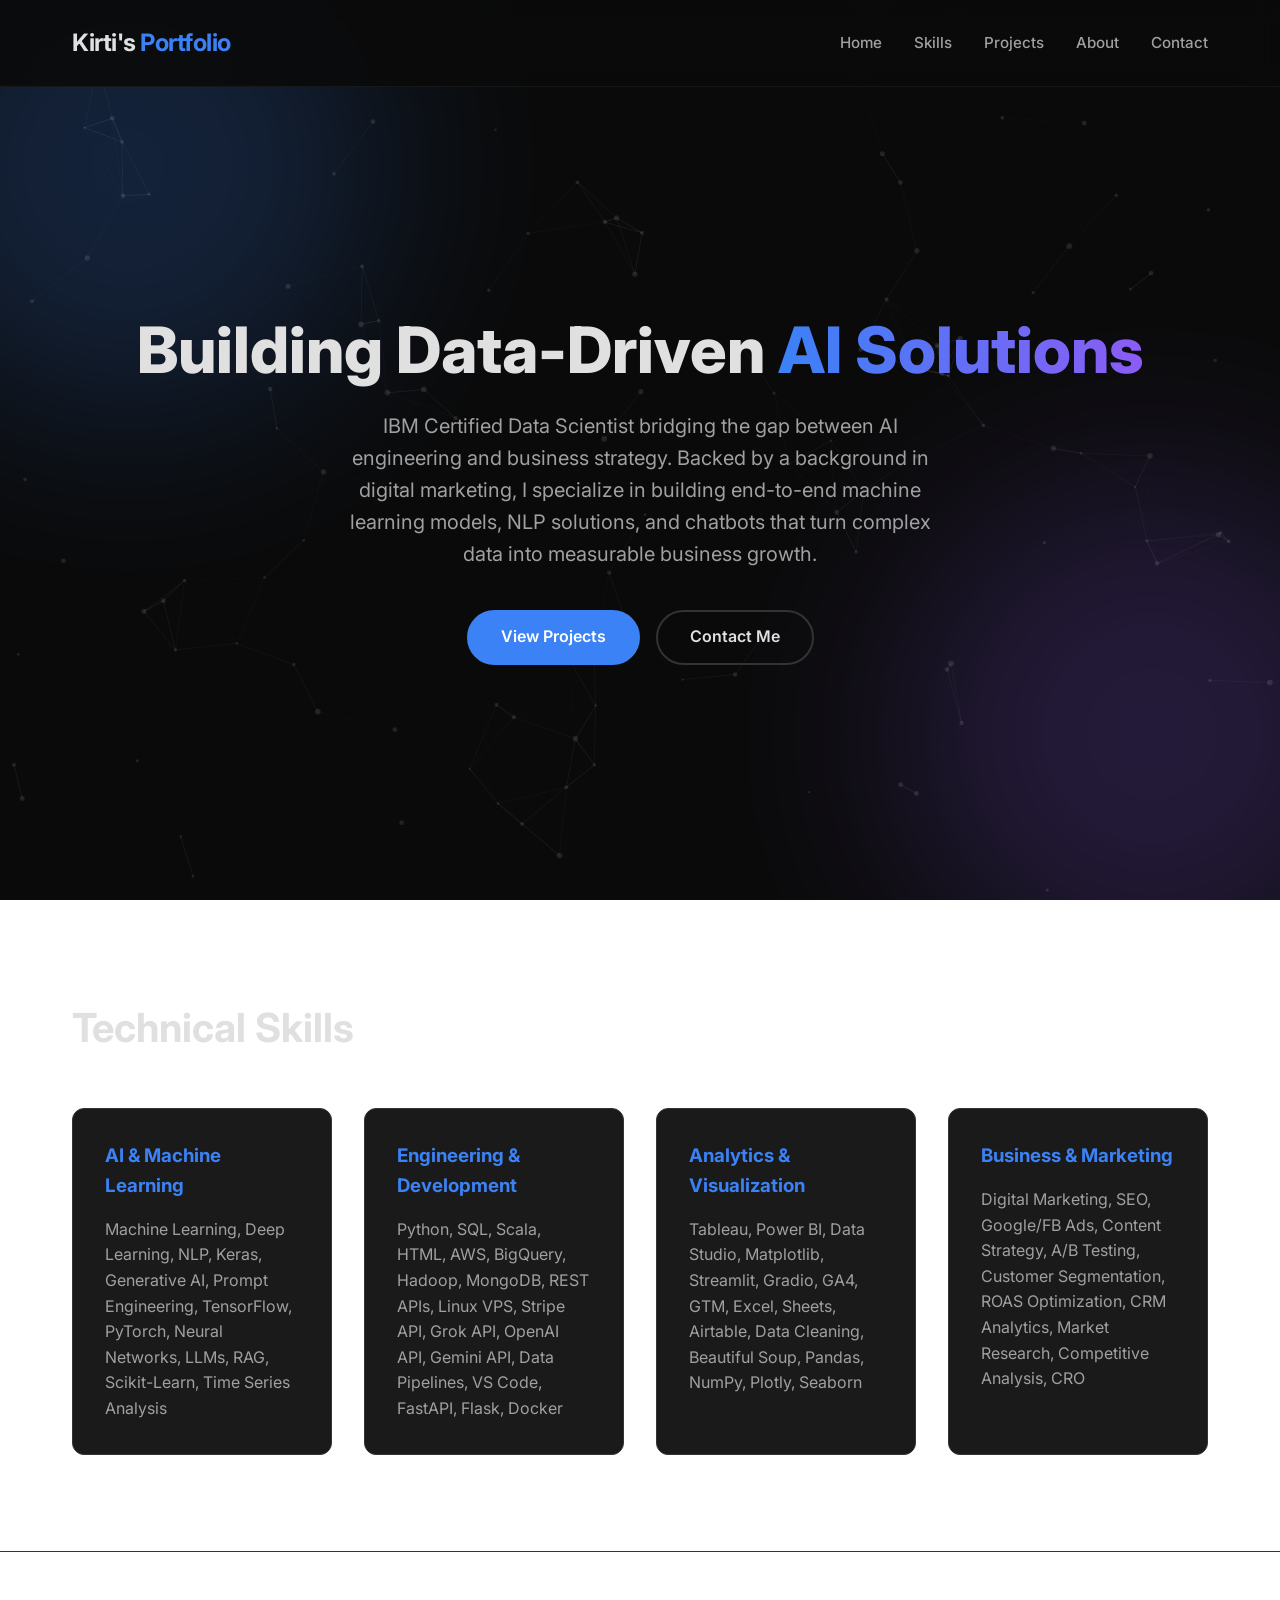
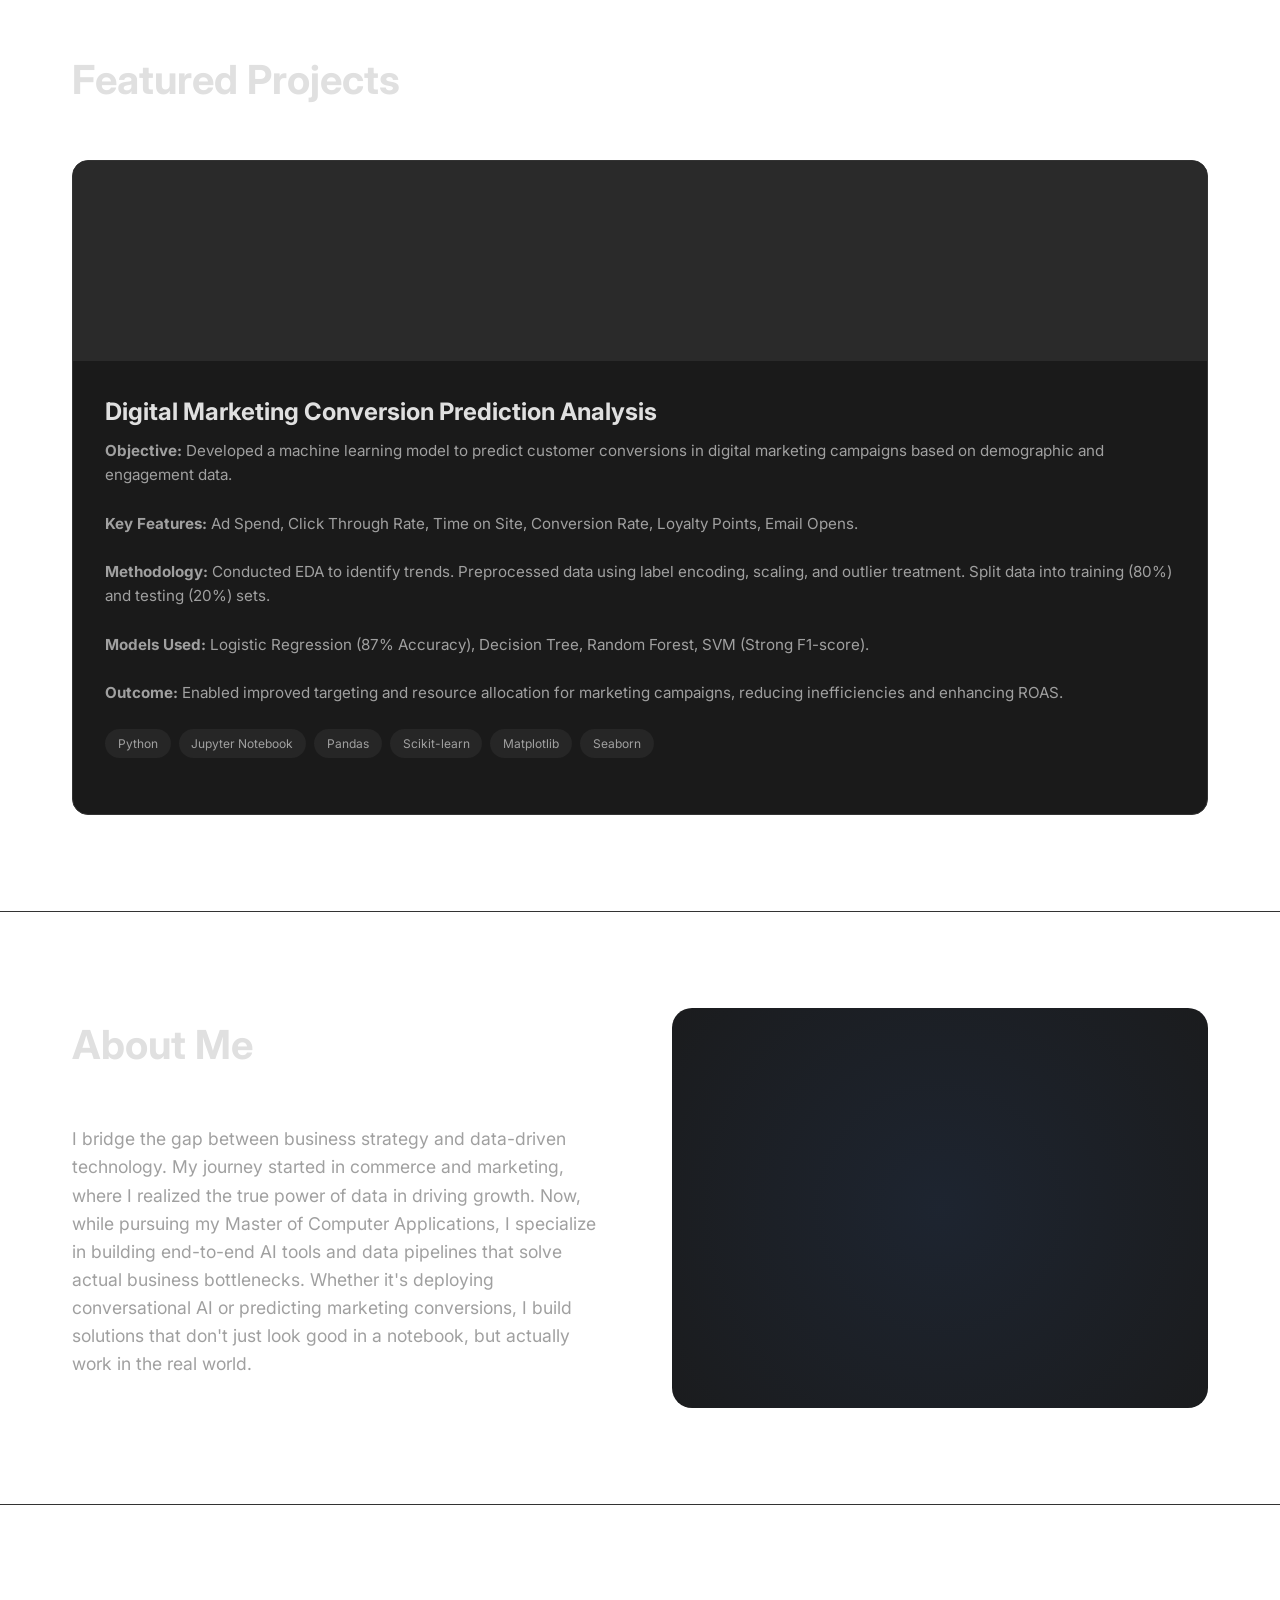
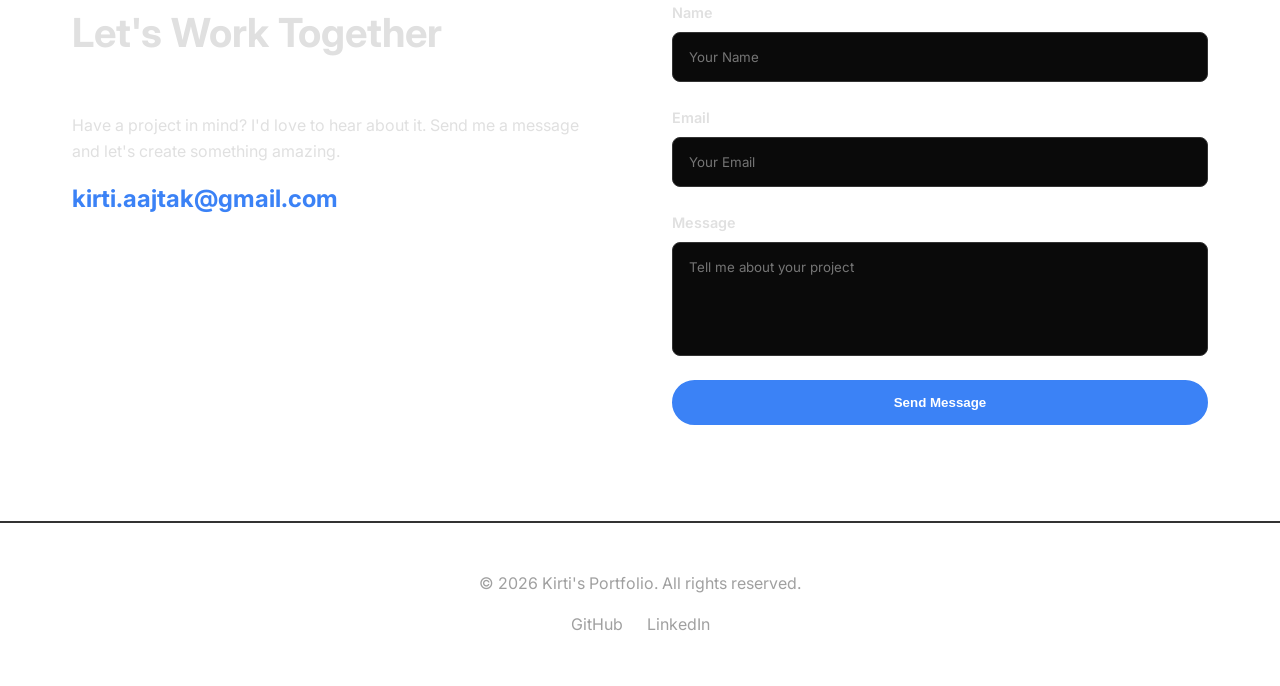
==== index.html @ 0fb6ea9b "Update index.html" ====
<!DOCTYPE html>
<html lang="en">
<head>
    <meta charset="UTF-8">
    <meta name="viewport" content="width=device-width, initial-scale=1.0">
    <title>Portfolio | Kirti Singh</title>
    <link rel="stylesheet" href="style.css">
    <link rel="preconnect" href="https://fonts.googleapis.com">
    <link rel="preconnect" href="https://fonts.gstatic.com" crossorigin>
    <link href="https://fonts.googleapis.com/css2?family=Inter:wght@300;400;600;700&display=swap" rel="stylesheet">
</head>
<body>
    <!-- Loading Overlay -->
    <div class="loader-overlay" id="loader">
        <div class="loader">
            <div class="spinner"></div>
            <div class="loader-text">Loading Portfolio...</div>
        </div>
    </div>

    <div class="bg-animation"></div>
    <canvas id="bg-canvas"></canvas>
    <!-- Navigation -->
    <nav class="navbar">
        <div class="container">
            <a href="#" class="logo">Kirti's <span>Portfolio</span></a>
            <ul class="nav-links">
                <li><a href="#hero">Home</a></li>
                <li><a href="#skills">Skills</a></li>
                <li><a href="#projects">Projects</a></li>
                <li><a href="#about">About</a></li>
                <li><a href="#contact">Contact</a></li>
            </ul>
            <div class="hamburger">
                <span></span>
                <span></span>
                <span></span>
            </div>
        </div>
    </nav>

    <!-- Hero Section -->
    <section id="hero" class="hero">
        <div class="container">
            <div class="hero-content hidden fade-up">
                <h1>Building Data-Driven <span class="accent">AI Solutions</span></h1>
                <p> IBM Certified Data Scientist bridging the gap between AI engineering and business strategy. Backed by a background in digital marketing, I specialize in building end-to-end machine learning models, NLP solutions, and chatbots that turn complex data into measurable business growth.</p>
                <div class="cta-group">
                    <a href="#projects" class="btn btn-primary">View Projects</a>
                    <a href="#contact" class="btn btn-outline">Contact Me</a>
                </div>
            </div>
        </div>
    </section>

    <!-- Skills Section -->
    <section id="skills" class="section">
        <div class="container">
            <h2 class="section-title hidden fade-up">Technical Skills</h2>
            <div class="skills-grid">
                <div class="skill-card hidden fade-up delay-100">
                    <h3>AI & Machine Learning</h3>
                    <p>Machine Learning, Deep Learning, NLP, Keras, Generative AI, Prompt Engineering, TensorFlow, PyTorch, Neural Networks, LLMs, RAG, Scikit-Learn, Time Series Analysis</p>
                </div>
                <div class="skill-card hidden fade-up delay-200">
                    <h3>Engineering & Development</h3>
                    <p>Python, SQL, Scala, HTML, AWS, BigQuery, Hadoop, MongoDB, REST APIs, Linux VPS, Stripe API, Grok API, OpenAI API, Gemini API, Data Pipelines, VS Code, FastAPI, Flask, Docker</p>
                </div>
                <div class="skill-card hidden fade-up delay-300">
                    <h3>Analytics & Visualization</h3>
                    <p>Tableau, Power BI, Data Studio, Matplotlib, Streamlit, Gradio, GA4, GTM, Excel, Sheets, Airtable, Data Cleaning, Beautiful Soup, Pandas, NumPy, Plotly, Seaborn</p>
                </div>
                <div class="skill-card hidden fade-up delay-400">
                    <h3>Business & Marketing</h3>
                    <p>Digital Marketing, SEO, Google/FB Ads, Content Strategy, A/B Testing, Customer Segmentation, ROAS Optimization, CRM Analytics, Market Research, Competitive Analysis, CRO</p>
                </div>
            </div>
        </div>
    </section>

    <!-- Projects Section -->
    <section id="projects" class="section bg-secondary">
        <div class="container">
            <h2 class="section-title hidden fade-up">Featured Projects</h2>
            <div class="projects-grid">
                <div class="project-card hidden fade-up">
                    <div class="project-image" style="background-image: url('https://images.unsplash.com/photo-1551288049-bebda4e38f71?ixlib=rb-4.0.3&auto=format&fit=crop&w=2070&q=80'); background-size: cover; background-position: center;"></div>
                    <div class="project-info">
                        <h3>Digital Marketing Conversion Prediction Analysis</h3>
                        <p><strong>Objective:</strong> Developed a machine learning model to predict customer conversions in digital marketing campaigns based on demographic and engagement data.</p>
                        <p><strong>Key Features:</strong> Ad Spend, Click Through Rate, Time on Site, Conversion Rate, Loyalty Points, Email Opens.</p>
                        <p><strong>Methodology:</strong> Conducted EDA to identify trends. Preprocessed data using label encoding, scaling, and outlier treatment. Split data into training (80%) and testing (20%) sets.</p>
                        <p><strong>Models Used:</strong> Logistic Regression (87% Accuracy), Decision Tree, Random Forest, SVM (Strong F1-score).</p>
                        <p><strong>Outcome:</strong> Enabled improved targeting and resource allocation for marketing campaigns, reducing inefficiencies and enhancing ROAS.</p>
                        <div class="tags">
                            <span>Python</span><span>Jupyter Notebook</span><span>Pandas</span><span>Scikit-learn</span><span>Matplotlib</span><span>Seaborn</span>
                        </div>
                    </div>
                </div>
            </div>
        </div>
    </section>

    <!-- About Section -->
    <section id="about" class="section">
        <div class="container about-container">
            <div class="about-text hidden fade-right">
                <h2 class="section-title">About Me</h2>
                <p>I bridge the gap between business strategy and data-driven technology. My journey started in commerce and marketing, where I realized the true power of data in driving growth. Now, while pursuing my Master of Computer Applications, I specialize in building end-to-end AI tools and data pipelines that solve actual business bottlenecks. Whether it's deploying conversational AI or predicting marketing conversions, I build solutions that don't just look good in a notebook, but actually work in the real world.</p>
            </div>
            <div class="about-visual hidden fade-left">
                <div class="visual-box" style="background-image: url('https://images.unsplash.com/photo-1573164713988-8665fc963095?ixlib=rb-4.0.3&auto=format&fit=crop&w=800&q=80'); background-size: cover; background-position: center;"></div>
            </div>
        </div>
    </section>

    <!-- Contact Section -->
    <section id="contact" class="section bg-secondary">
        <div class="container contact-container">
            <div class="contact-info hidden fade-up">
                <h2 class="section-title">Let's Work Together</h2>
                <p>Have a project in mind? I'd love to hear about it. Send me a message and let's create something amazing.</p>
                <a href="mailto:kirti.aajtak@gmail.com" class="contact-link">kirti.aajtak@gmail.com</a>
            </div>
            <form class="contact-form hidden fade-up delay-100">
                <div class="form-group">
                    <label for="name">Name</label>
                    <input type="text" id="name" placeholder="Your Name" required>
                </div>
                <div class="form-group">
                    <label for="email">Email</label>
                    <input type="email" id="email" placeholder="Your Email" required>
                </div>
                <div class="form-group">
                    <label for="message">Message</label>
                    <textarea id="message" rows="5" placeholder="Tell me about your project" required></textarea>
                </div>
                <button type="submit" class="btn btn-primary">Send Message</button>
            </form>
        </div>
    </section>

    <!-- Footer -->
    <footer>
        <div class="container">
            <p>&copy; 2026 Kirti's Portfolio. All rights reserved.</p>
            <div class="social-links">
                <a href="https://github.com/RuhmKirti" target="_blank" rel="noopener noreferrer">GitHub</a>
                <a href="https://www.linkedin.com/in/connect-kirti-singh/" target="_blank" rel="noopener noreferrer">LinkedIn</a>
            </div>
        </div>
    </footer>

    <script src="script.js"></script>
</body>

</html>
---- style.css ----
:root {
    --bg-color: #0a0a0a;
    --secondary-bg: #111111;
    --text-color: #e0e0e0;
    --text-muted: #a0a0a0;
    --accent-color: #3b82f6; /* Blue accent */
    --accent-hover: #2563eb;
    --card-bg: #1a1a1a;
    --border-color: #333;
    --font-main: 'Inter', sans-serif;
    --transition-speed: 0.3s;
}

* {
    margin: 0;
    padding: 0;
    box-sizing: border-box;
}

html {
    scroll-behavior: smooth;
}

body {
    font-family: var(--font-main);
    background-color: transparent;
    color: var(--text-color);
    line-height: 1.6;
    overflow-x: hidden;
}

a {
    text-decoration: none;
    color: inherit;
    transition: color var(--transition-speed);
}

ul {
    list-style: none;
}

.container {
    max-width: 1200px;
    margin: 0 auto;
    padding: 0 2rem;
}

/* Background Animation */
.bg-animation {
    position: fixed;
    top: 0;
    left: 0;
    width: 100%;
    height: 100vh;
    z-index: -1;
    background-color: var(--bg-color);
    overflow: hidden;
}

#bg-canvas {
    position: fixed;
    top: 0;
    left: 0;
    width: 100%;
    height: 100%;
    z-index: -1;
}

.bg-animation::before,
.bg-animation::after {
    content: '';
    position: absolute;
    width: 40vw;
    height: 40vw;
    min-width: 300px;
    min-height: 300px;
    border-radius: 50%;
    filter: blur(100px);
    opacity: 0.2;
    animation: bg-pulse 10s infinite alternate ease-in-out;
}

.bg-animation::before {
    background: var(--accent-color);
    top: -10%;
    left: -10%;
}

.bg-animation::after {
    background: #8b5cf6; /* Secondary purple */
    bottom: -10%;
    right: -10%;
    animation-delay: -5s;
}

@keyframes bg-pulse {
    0% { transform: translate(0, 0) scale(1); }
    50% { transform: translate(30px, 30px) scale(1.1); }
    100% { transform: translate(-20px, 10px) scale(0.95); }
}

/* Navigation */
.navbar {
    position: fixed;
    top: 0;
    width: 100%;
    background-color: rgba(10, 10, 10, 0.9);
    backdrop-filter: blur(10px);
    z-index: 1000;
    padding: 1.5rem 0;
    border-bottom: 1px solid rgba(255, 255, 255, 0.05);
}

.navbar .container {
    display: flex;
    justify-content: space-between;
    align-items: center;
}

.logo {
    font-size: 1.5rem;
    font-weight: 700;
    letter-spacing: -0.5px;
}

.logo span {
    color: var(--accent-color);
}

.nav-links {
    display: flex;
    gap: 2rem;
}

.nav-links a {
    font-size: 0.95rem;
    font-weight: 500;
    color: var(--text-muted);
}

.nav-links a:hover {
    color: var(--accent-color);
}

.hamburger {
    display: none;
    cursor: pointer;
}

/* Hero Section */
.hero {
    height: 100vh;
    display: flex;
    align-items: center;
    justify-content: center;
    text-align: center;
    padding-top: 80px;
}

.hero h1 {
    font-size: 4rem;
    line-height: 1.1;
    margin-bottom: 1.5rem;
    font-weight: 800;
}

.hero .accent {
    background: linear-gradient(to right, var(--accent-color), #8b5cf6);
    background-clip: text;
    -webkit-background-clip: text;
    -webkit-text-fill-color: transparent;
}

.hero p {
    font-size: 1.25rem;
    color: var(--text-muted);
    max-width: 600px;
    margin: 0 auto 2.5rem;
}

.cta-group {
    display: flex;
    gap: 1rem;
    justify-content: center;
}

.btn {
    padding: 0.8rem 2rem;
    border-radius: 50px;
    font-weight: 600;
    transition: all var(--transition-speed);
    cursor: pointer;
}

.btn-primary {
    background-color: var(--accent-color);
    color: white;
    border: 2px solid var(--accent-color);
}

.btn-primary:hover {
    background-color: var(--accent-hover);
    border-color: var(--accent-hover);
    transform: translateY(-2px);
    box-shadow: 0 4px 15px rgba(59, 130, 246, 0.4);
}

.btn-outline {
    background-color: transparent;
    border: 2px solid var(--border-color);
    color: var(--text-color);
}

.btn-outline:hover {
    border-color: var(--text-color);
    transform: translateY(-2px);
}

/* Sections */
.section {
    padding: 6rem 0;
}

.bg-secondary {
    background-color: rgba(255, 255, 255, 0.02);
    backdrop-filter: blur(5px);
    border-top: 1px solid var(--border-color);
    border-bottom: 1px solid var(--border-color);
}

.section-title {
    font-size: 2.5rem;
    margin-bottom: 3rem;
    font-weight: 700;
}

/* Skills Grid */
.skills-grid {
    display: grid;
    grid-template-columns: repeat(auto-fit, minmax(250px, 1fr));
    gap: 2rem;
}

.skill-card {
    background-color: var(--card-bg);
    padding: 2rem;
    border-radius: 12px;
    border: 1px solid var(--border-color);
    transition: transform var(--transition-speed), border-color var(--transition-speed);
}

.skill-card:hover {
    transform: translateY(-5px);
    border-color: var(--accent-color);
}

.skill-card h3 {
    margin-bottom: 1rem;
    color: var(--accent-color);
}

.skill-card p {
    color: var(--text-muted);
}

/* Projects Grid */
.projects-grid {
    display: grid;
    grid-template-columns: repeat(auto-fit, minmax(300px, 1fr));
    gap: 2.5rem;
}

.project-card {
    background-color: var(--card-bg);
    border-radius: 16px;
    overflow: hidden;
    border: 1px solid var(--border-color);
    transition: transform var(--transition-speed);
}

.project-card:hover {
    transform: translateY(-5px);
}

.project-image {
    height: 200px;
    background-color: #2a2a2a; /* Placeholder */
    background-image: linear-gradient(45deg, #2a2a2a 25%, #333 25%, #333 50%, #2a2a2a 50%, #2a2a2a 75%, #333 75%, #333 100%);
    background-size: 20px 20px;
}

.project-info {
    padding: 2rem;
}

.project-info h3 {
    margin-bottom: 0.5rem;
    font-size: 1.5rem;
}

.project-info p {
    color: var(--text-muted);
    margin-bottom: 1.5rem;
    font-size: 0.95rem;
}

.tags {
    display: flex;
    gap: 0.5rem;
    margin-bottom: 1.5rem;
    flex-wrap: wrap;
}

.tags span {
    font-size: 0.75rem;
    background-color: rgba(255, 255, 255, 0.05);
    padding: 0.3rem 0.8rem;
    border-radius: 20px;
    color: var(--text-muted);
}

.btn-link {
    font-weight: 600;
    color: var(--accent-color);
    display: inline-flex;
    align-items: center;
}

.btn-link:hover {
    text-decoration: underline;
}

/* About Section */
.about-container {
    display: grid;
    grid-template-columns: 1fr 1fr;
    gap: 4rem;
    align-items: center;
}

.about-text p {
    margin-bottom: 1.5rem;
    color: var(--text-muted);
    font-size: 1.1rem;
}

.visual-box {
    width: 100%;
    height: 400px;
    background-color: var(--card-bg);
    border-radius: 20px;
    position: relative;
    overflow: hidden;
}

.visual-box::before {
    content: '';
    position: absolute;
    top: -50%;
    left: -50%;
    width: 200%;
    height: 200%;
    background: radial-gradient(circle, var(--accent-color) 0%, transparent 60%);
    opacity: 0.1;
    animation: rotate 20s linear infinite;
}

@keyframes rotate {
    from { transform: rotate(0deg); }
    to { transform: rotate(360deg); }
}

/* Contact Section */
.contact-container {
    display: grid;
    grid-template-columns: 1fr 1fr;
    gap: 4rem;
}

.contact-link {
    font-size: 1.5rem;
    font-weight: 700;
    color: var(--accent-color);
    display: inline-block;
    margin-top: 1rem;
}

.contact-form {
    display: flex;
    flex-direction: column;
    gap: 1.5rem;
}

.form-group {
    display: flex;
    flex-direction: column;
    gap: 0.5rem;
}

.form-group label {
    font-size: 0.9rem;
    font-weight: 600;
}

.form-group input,
.form-group textarea {
    padding: 1rem;
    background-color: var(--bg-color);
    border: 1px solid var(--border-color);
    border-radius: 8px;
    color: var(--text-color);
    font-family: inherit;
    transition: border-color var(--transition-speed);
}

.form-group input:focus,
.form-group textarea:focus {
    outline: none;
    border-color: var(--accent-color);
}

.form-group textarea {
    resize: none;
}

/* Footer */
footer {
    padding: 3rem 0;
    border-top: 1px solid var(--border-color);
    text-align: center;
    color: var(--text-muted);
}

.social-links {
    margin-top: 1rem;
    display: flex;
    justify-content: center;
    gap: 1.5rem;
}

.social-links a:hover {
    color: var(--accent-color);
}

/* Loader / Loading Animation */
.loader-overlay {
    position: fixed;
    top: 0;
    left: 0;
    width: 100%;
    height: 100%;
    background-color: var(--bg-color);
    display: flex;
    justify-content: center;
    align-items: center;
    z-index: 9999;
    transition: opacity 0.5s ease, visibility 0.5s ease;
}

.loader-overlay.hidden {
    opacity: 0;
    visibility: hidden;
}

.loader {
    display: flex;
    flex-direction: column;
    align-items: center;
    gap: 1.5rem;
}

.spinner {
    width: 50px;
    height: 50px;
    border: 3px solid rgba(59, 130, 246, 0.2);
    border-top: 3px solid var(--accent-color);
    border-radius: 50%;
    animation: spin 1s linear infinite;
}

@keyframes spin {
    0% { transform: rotate(0deg); }
    100% { transform: rotate(360deg); }
}

.loader-text {
    font-size: 1rem;
    color: var(--text-muted);
    font-weight: 500;
    letter-spacing: 1px;
    animation: pulse 1.5s ease-in-out infinite;
}

@keyframes pulse {
    0%, 100% { opacity: 0.5; }
    50% { opacity: 1; }
}

/* Animations */
.hidden {
    opacity: 0;
    filter: blur(5px);
    transition: all 0.8s cubic-bezier(0.25, 0.46, 0.45, 0.94);
}

.fade-up {
    transform: translateY(30px);
}

.fade-right {
    transform: translateX(-30px);
}

.fade-left {
    transform: translateX(30px);
}

.show {
    opacity: 1;
    filter: blur(0);
    transform: translate(0);
}

.delay-100 { transition-delay: 100ms; }
.delay-200 { transition-delay: 200ms; }
.delay-300 { transition-delay: 300ms; }
.delay-400 { transition-delay: 400ms; }

/* Responsive */
@media (max-width: 768px) {
    .hero h1 { font-size: 2.5rem; }
    
    .nav-links {
        position: fixed;
        top: 70px;
        left: 0;
        width: 100%;
        background-color: var(--bg-color);
        flex-direction: column;
        align-items: center;
        padding: 2rem 0;
        transform: translateY(-150%);
        transition: transform 0.3s ease-in-out;
        border-bottom: 1px solid var(--border-color);
    }

    .nav-links.nav-active {
        transform: translateY(0);
    }
    
    .about-container, .contact-container {
        grid-template-columns: 1fr;
    }
    
    .hamburger {
        display: block;
    }
    
    .hamburger span {
        display: block;
        width: 25px;
        height: 3px;
        margin: 5px auto;
        background-color: var(--text-color);
    }
}
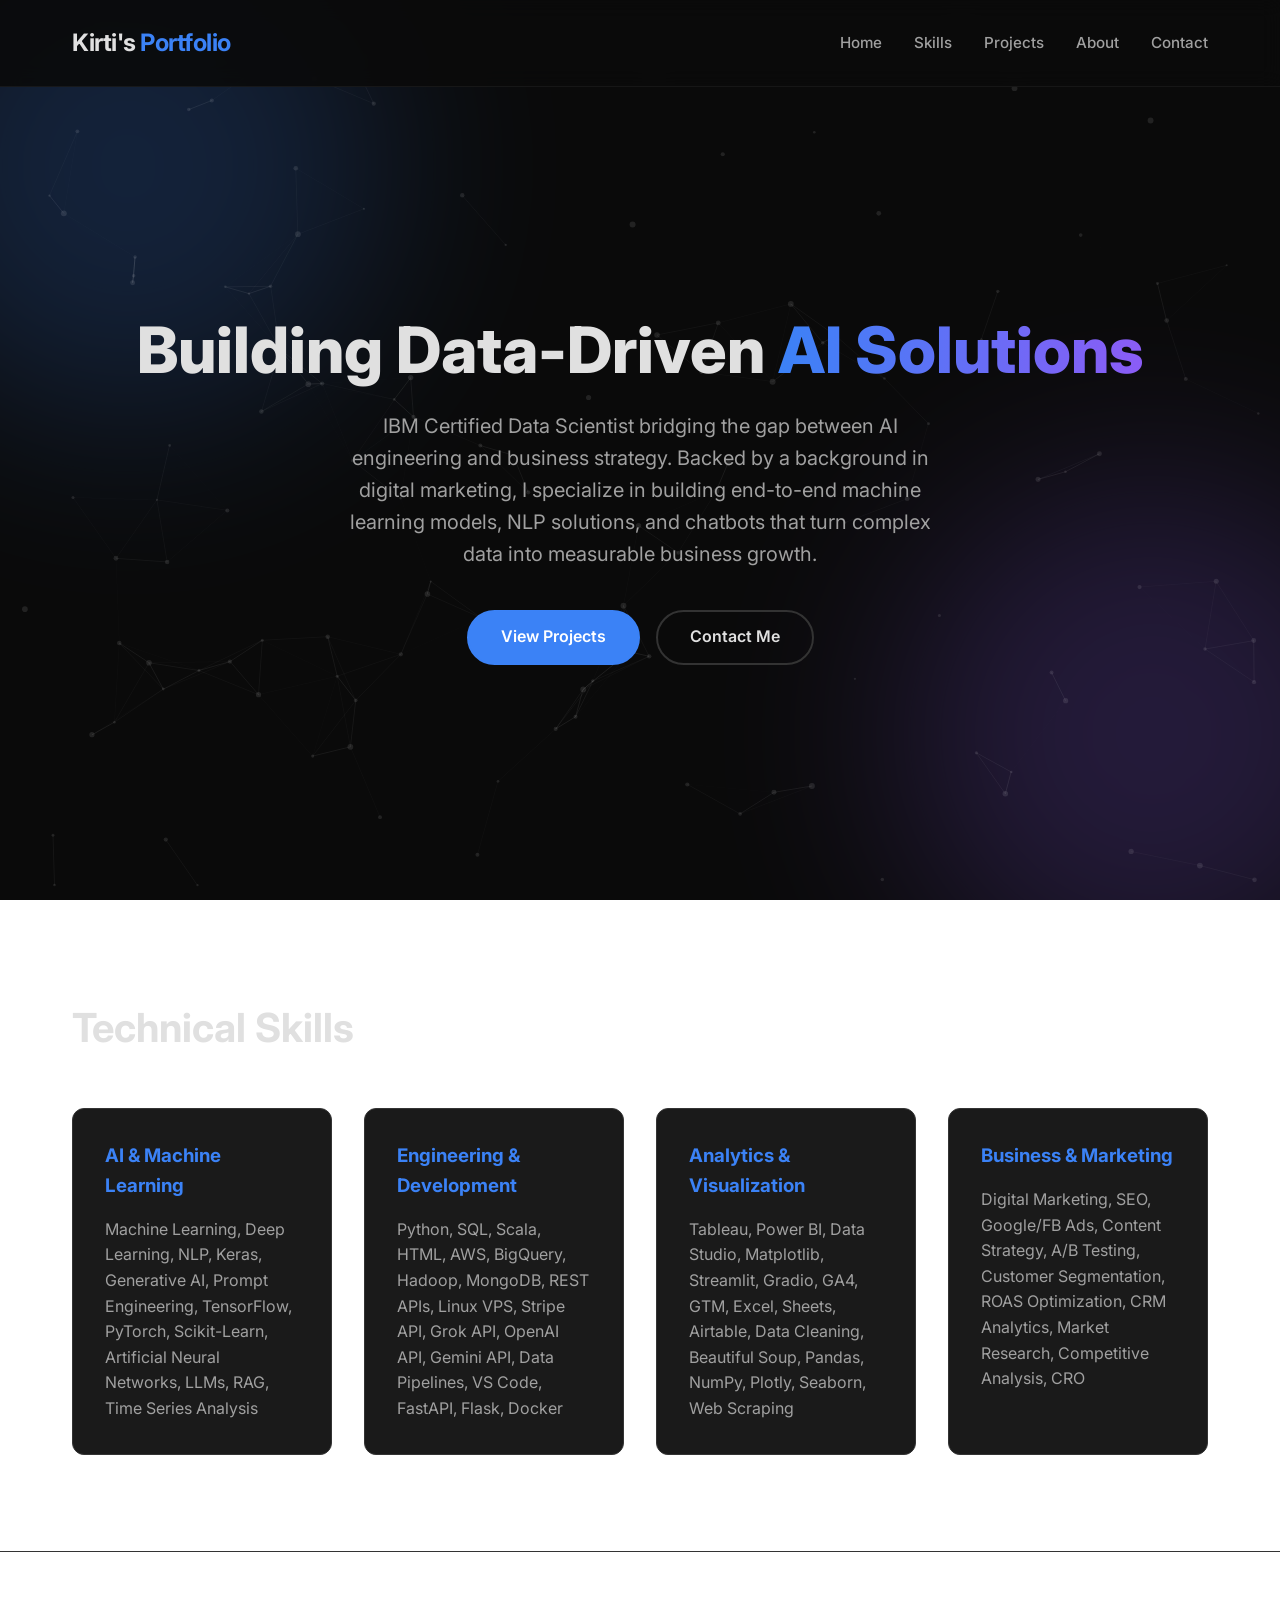
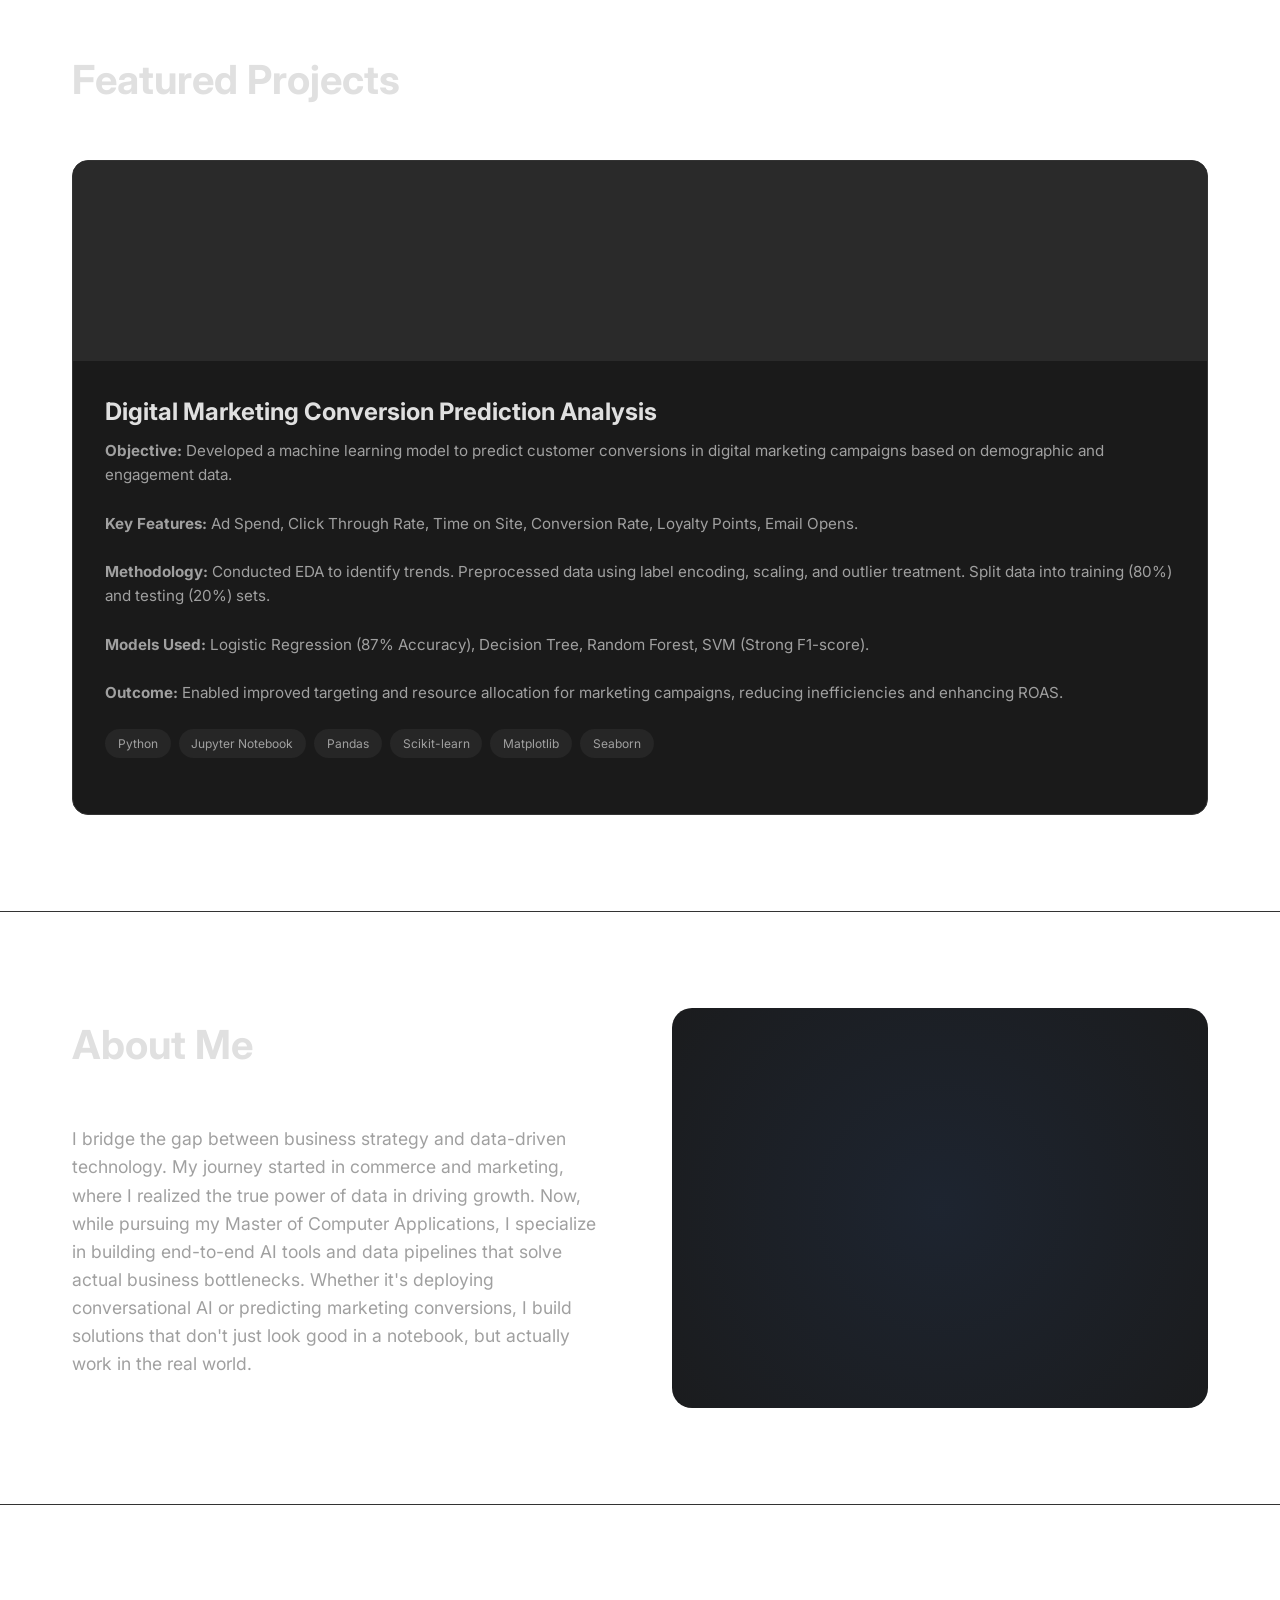
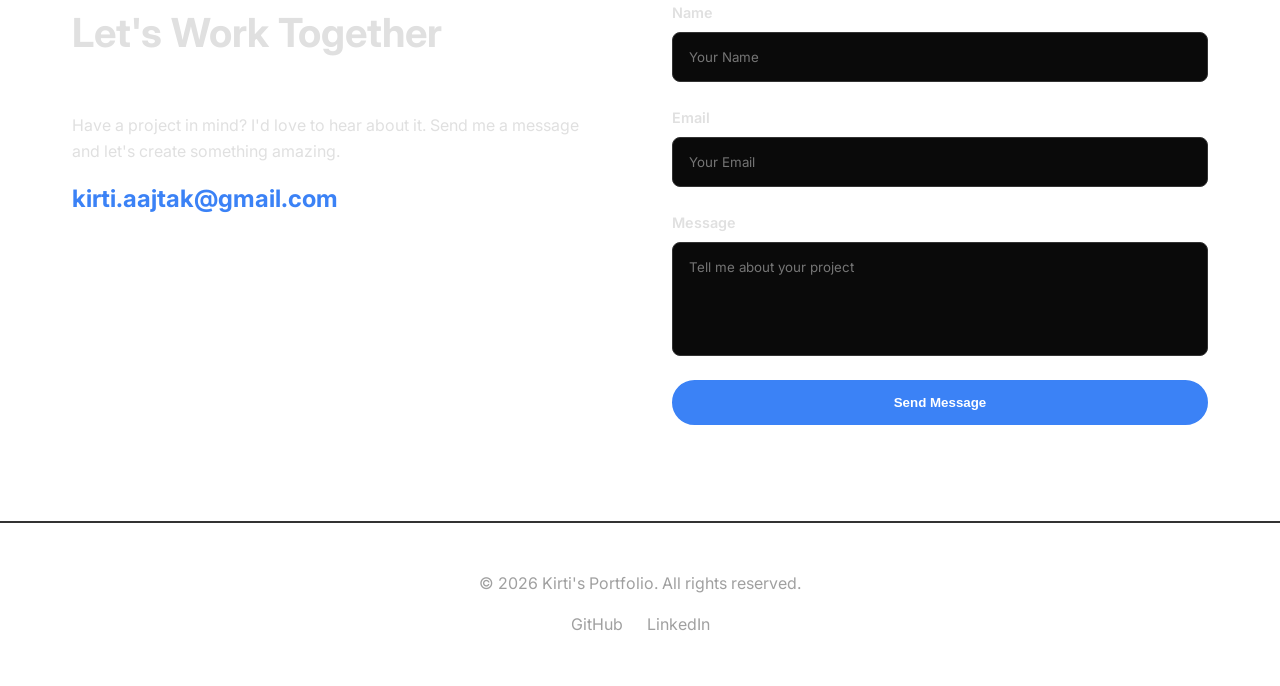
==== commit 869c6103: "Update index.html" ====
--- a/index.html
+++ b/index.html
@@ -60,7 +60,7 @@
             <div class="skills-grid">
                 <div class="skill-card hidden fade-up delay-100">
                     <h3>AI & Machine Learning</h3>
-                    <p>Machine Learning, Deep Learning, NLP, Keras, Generative AI, Prompt Engineering, TensorFlow, PyTorch, Neural Networks, LLMs, RAG, Scikit-Learn, Time Series Analysis</p>
+                    <p>Machine Learning, Deep Learning, NLP, Keras, Generative AI, Prompt Engineering, TensorFlow, PyTorch, Scikit-Learn, Artificial Neural Networks, LLMs, RAG, Time Series Analysis</p>
                 </div>
                 <div class="skill-card hidden fade-up delay-200">
                     <h3>Engineering & Development</h3>
@@ -68,7 +68,7 @@
                 </div>
                 <div class="skill-card hidden fade-up delay-300">
                     <h3>Analytics & Visualization</h3>
-                    <p>Tableau, Power BI, Data Studio, Matplotlib, Streamlit, Gradio, GA4, GTM, Excel, Sheets, Airtable, Data Cleaning, Beautiful Soup, Pandas, NumPy, Plotly, Seaborn</p>
+                    <p>Tableau, Power BI, Data Studio, Matplotlib, Streamlit, Gradio, GA4, GTM, Excel, Sheets, Airtable, Data Cleaning, Beautiful Soup, Pandas, NumPy, Plotly, Seaborn, Web Scraping</p>
                 </div>
                 <div class="skill-card hidden fade-up delay-400">
                     <h3>Business & Marketing</h3>
@@ -168,3 +168,4 @@
 
 
 
+
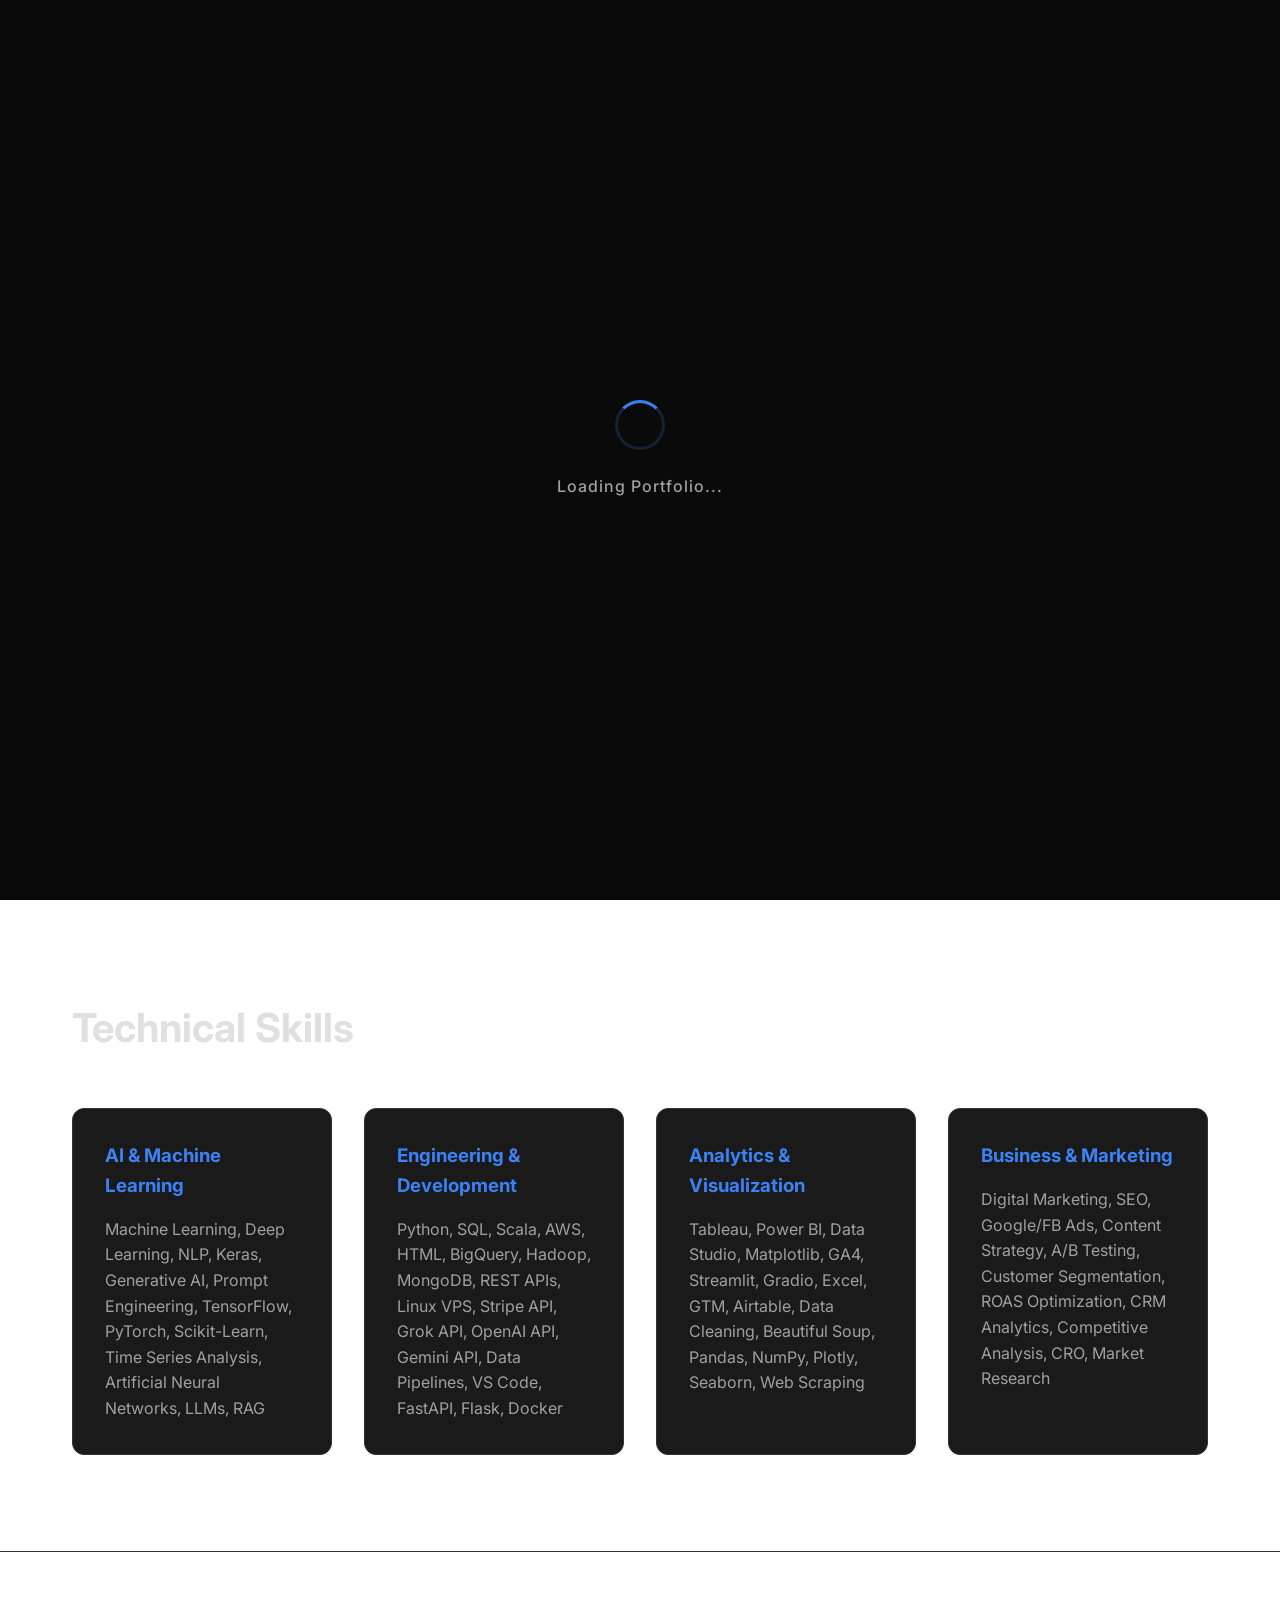
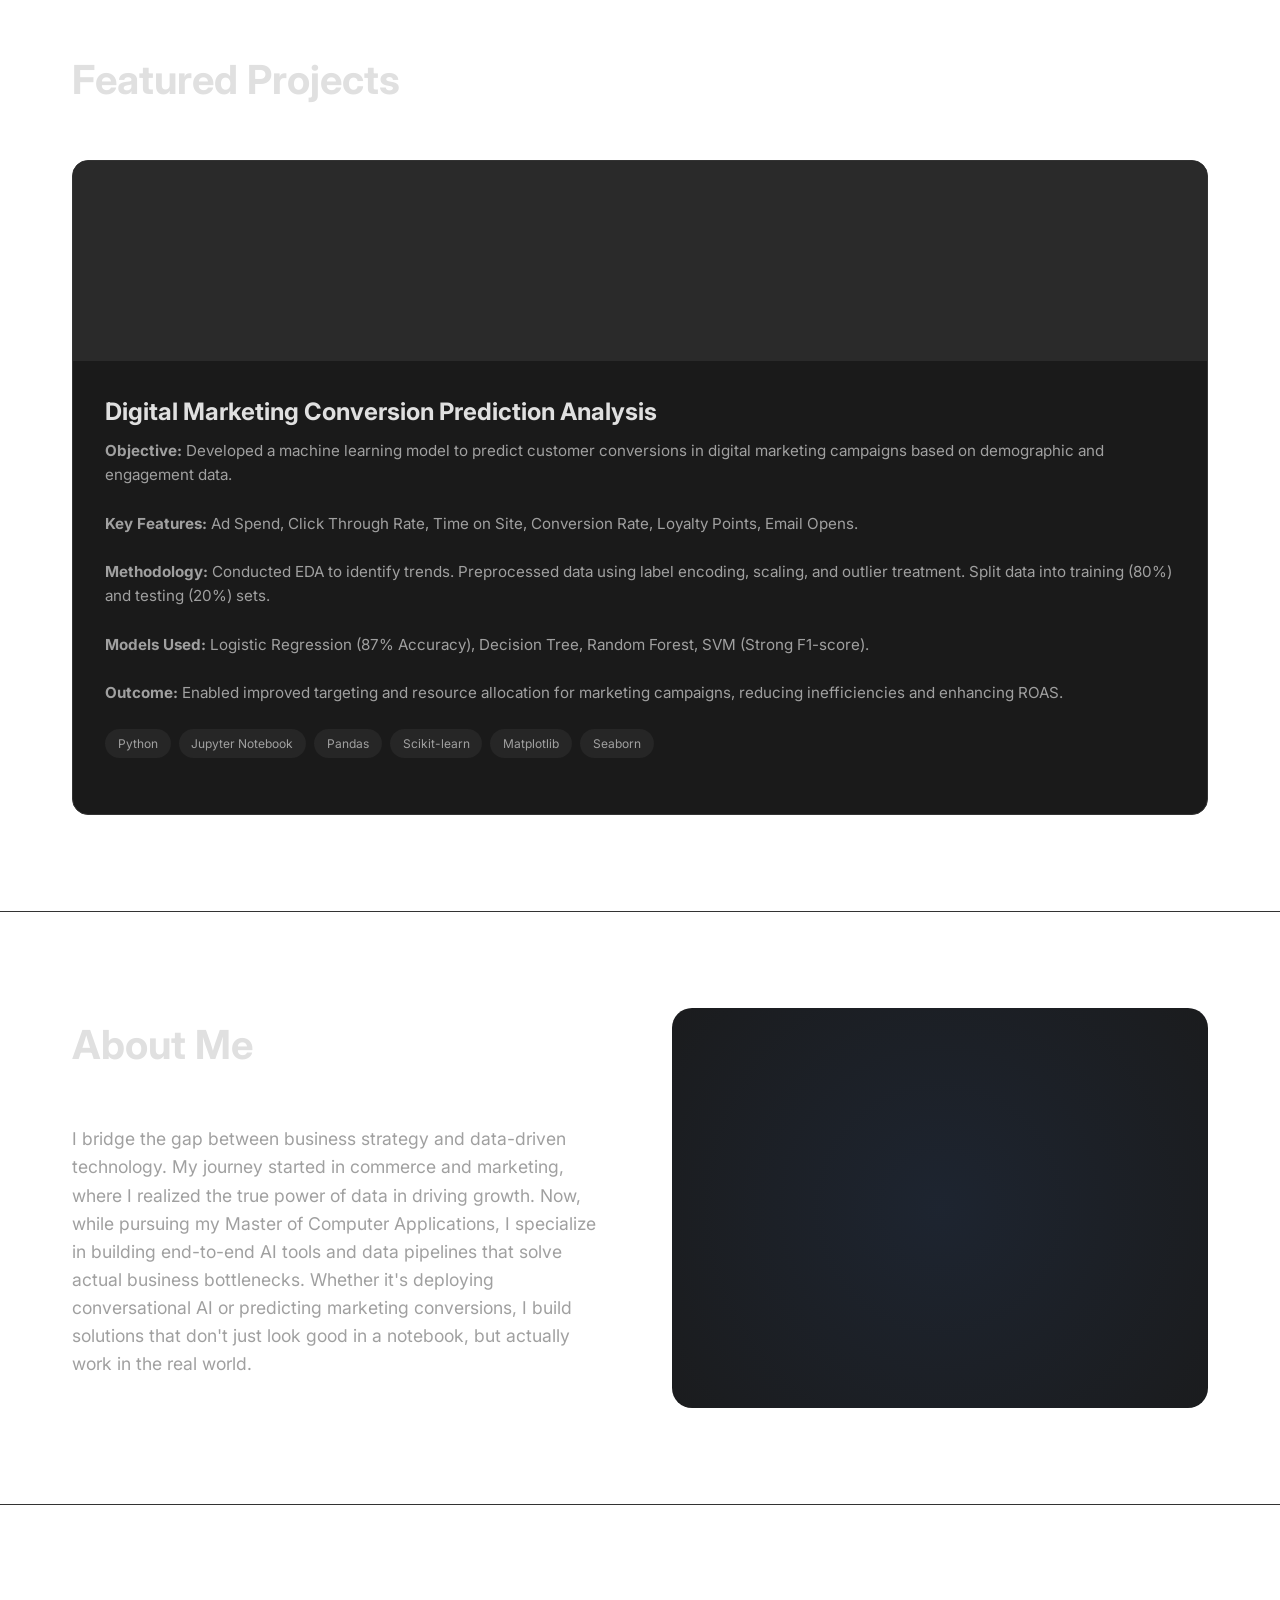
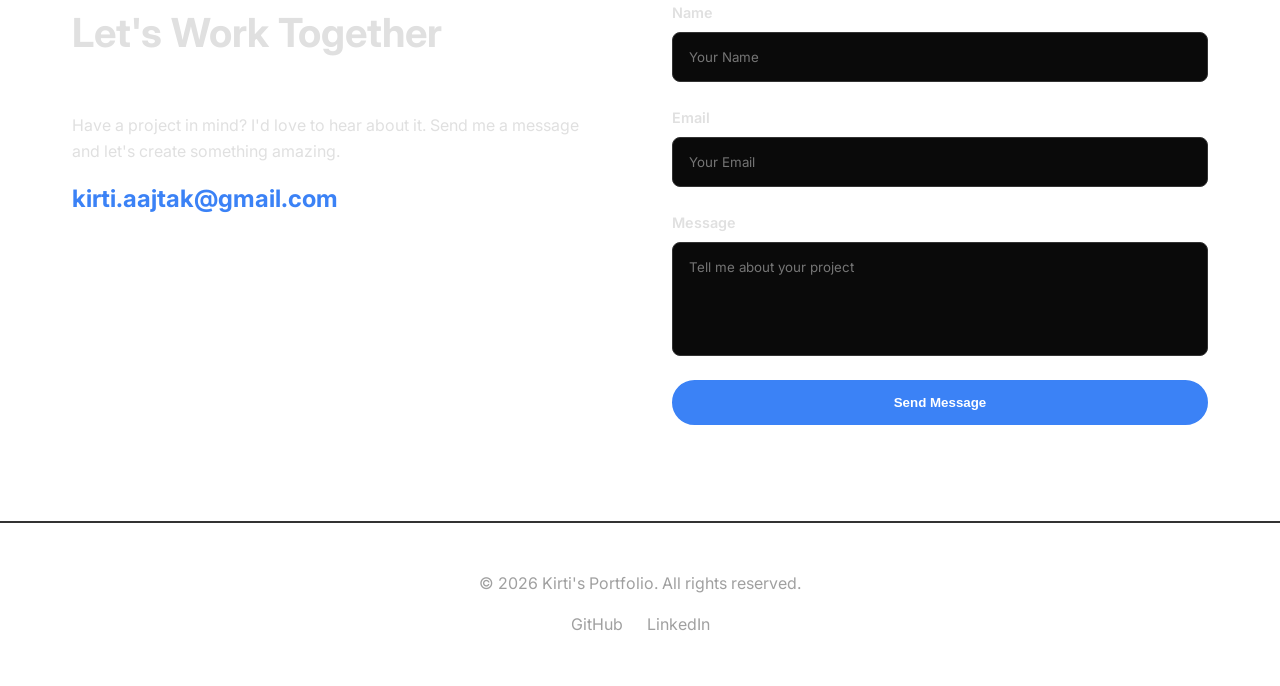
==== commit f9725f90: "Update index.html" ====
--- a/index.html
+++ b/index.html
@@ -60,19 +60,19 @@
             <div class="skills-grid">
                 <div class="skill-card hidden fade-up delay-100">
                     <h3>AI & Machine Learning</h3>
-                    <p>Machine Learning, Deep Learning, NLP, Keras, Generative AI, Prompt Engineering, TensorFlow, PyTorch, Scikit-Learn, Artificial Neural Networks, LLMs, RAG, Time Series Analysis</p>
+                    <p>Machine Learning, Deep Learning, NLP, Keras, Generative AI, Prompt Engineering, TensorFlow, PyTorch, Scikit-Learn, Time Series Analysis, Artificial Neural Networks, LLMs, RAG</p>
                 </div>
                 <div class="skill-card hidden fade-up delay-200">
                     <h3>Engineering & Development</h3>
-                    <p>Python, SQL, Scala, HTML, AWS, BigQuery, Hadoop, MongoDB, REST APIs, Linux VPS, Stripe API, Grok API, OpenAI API, Gemini API, Data Pipelines, VS Code, FastAPI, Flask, Docker</p>
+                    <p>Python, SQL, Scala, AWS, HTML, BigQuery, Hadoop, MongoDB, REST APIs, Linux VPS, Stripe API, Grok API, OpenAI API, Gemini API, Data Pipelines, VS Code, FastAPI, Flask, Docker</p>
                 </div>
                 <div class="skill-card hidden fade-up delay-300">
                     <h3>Analytics & Visualization</h3>
-                    <p>Tableau, Power BI, Data Studio, Matplotlib, Streamlit, Gradio, GA4, GTM, Excel, Sheets, Airtable, Data Cleaning, Beautiful Soup, Pandas, NumPy, Plotly, Seaborn, Web Scraping</p>
+                    <p>Tableau, Power BI, Data Studio, Matplotlib, GA4, Streamlit, Gradio, Excel, GTM, Airtable, Data Cleaning, Beautiful Soup, Pandas, NumPy, Plotly, Seaborn, Web Scraping</p>
                 </div>
                 <div class="skill-card hidden fade-up delay-400">
                     <h3>Business & Marketing</h3>
-                    <p>Digital Marketing, SEO, Google/FB Ads, Content Strategy, A/B Testing, Customer Segmentation, ROAS Optimization, CRM Analytics, Market Research, Competitive Analysis, CRO</p>
+                    <p>Digital Marketing, SEO, Google/FB Ads, Content Strategy, A/B Testing, Customer Segmentation, ROAS Optimization, CRM Analytics, Competitive Analysis, CRO, Market Research</p>
                 </div>
             </div>
         </div>
@@ -169,3 +169,4 @@
 
 
 
+
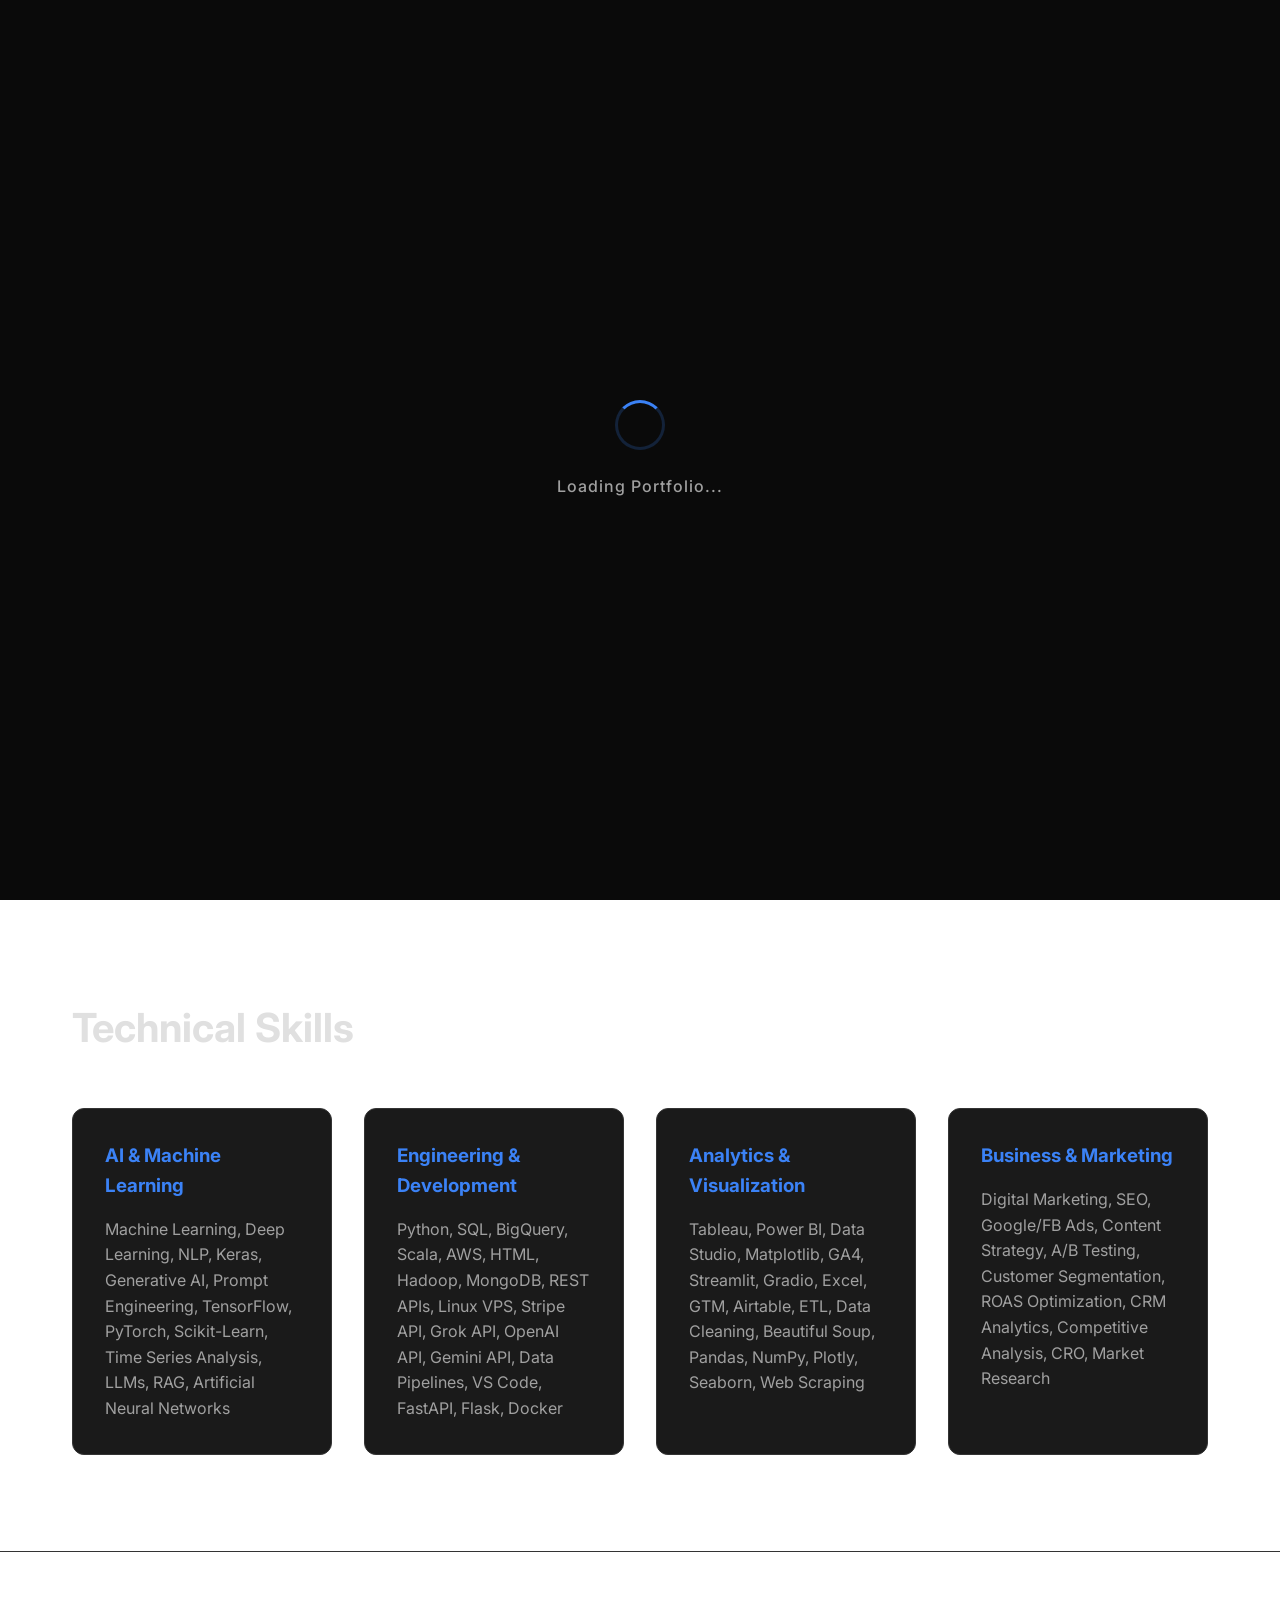
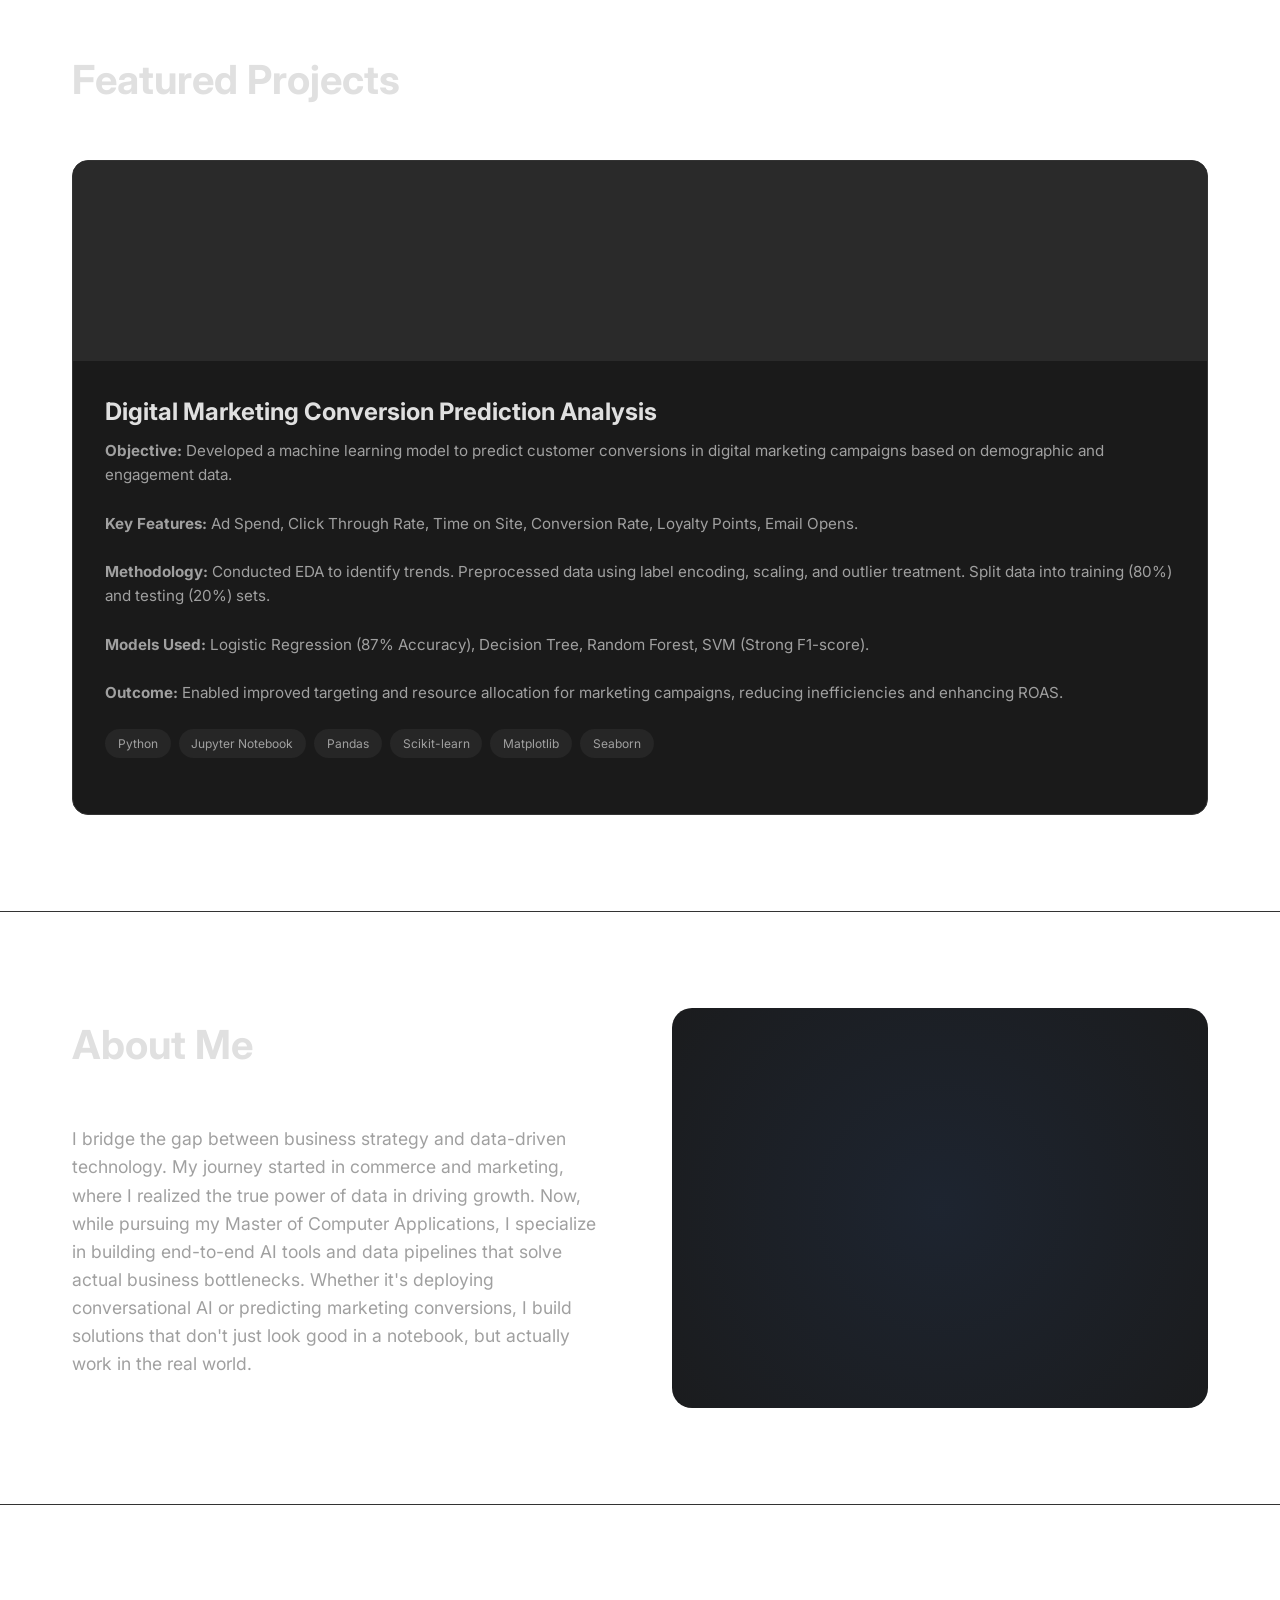
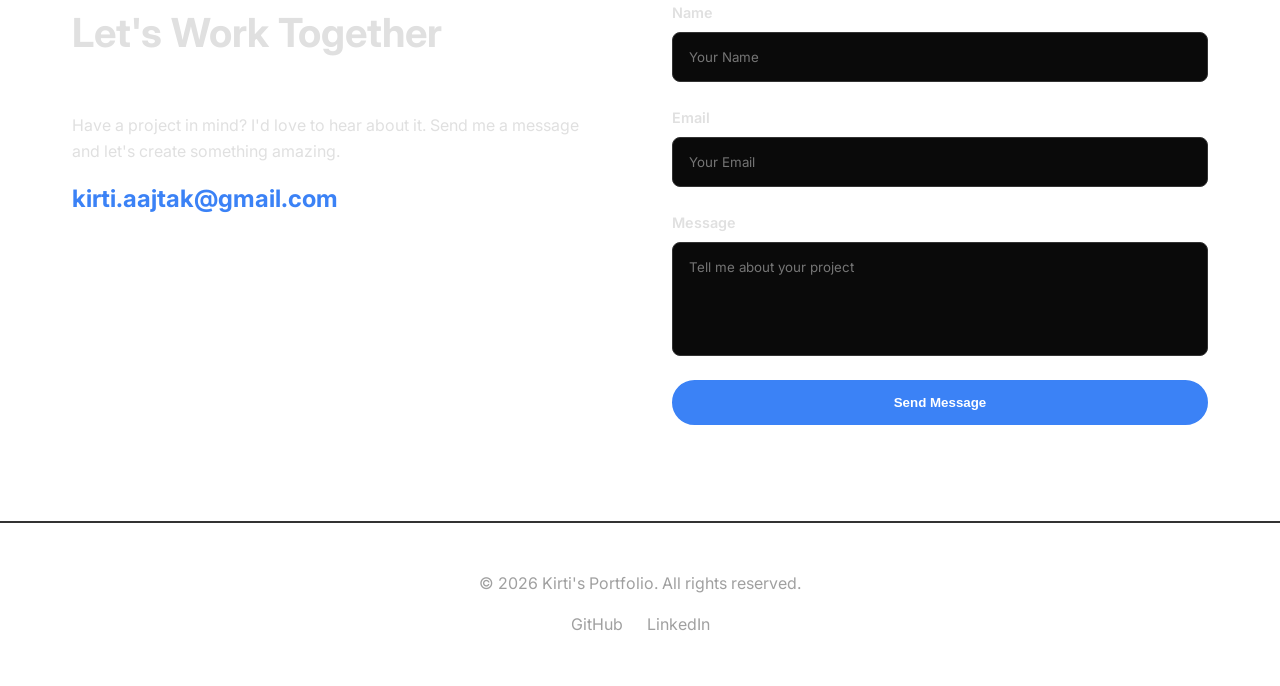
==== commit 872239b8: "Update index.html" ====
--- a/index.html
+++ b/index.html
@@ -60,15 +60,15 @@
             <div class="skills-grid">
                 <div class="skill-card hidden fade-up delay-100">
                     <h3>AI & Machine Learning</h3>
-                    <p>Machine Learning, Deep Learning, NLP, Keras, Generative AI, Prompt Engineering, TensorFlow, PyTorch, Scikit-Learn, Time Series Analysis, Artificial Neural Networks, LLMs, RAG</p>
+                    <p>Machine Learning, Deep Learning, NLP, Keras, Generative AI, Prompt Engineering, TensorFlow, PyTorch, Scikit-Learn, Time Series Analysis, LLMs, RAG, Artificial Neural Networks</p>
                 </div>
                 <div class="skill-card hidden fade-up delay-200">
                     <h3>Engineering & Development</h3>
-                    <p>Python, SQL, Scala, AWS, HTML, BigQuery, Hadoop, MongoDB, REST APIs, Linux VPS, Stripe API, Grok API, OpenAI API, Gemini API, Data Pipelines, VS Code, FastAPI, Flask, Docker</p>
+                    <p>Python, SQL, BigQuery, Scala, AWS, HTML, Hadoop, MongoDB, REST APIs, Linux VPS, Stripe API, Grok API, OpenAI API, Gemini API, Data Pipelines, VS Code, FastAPI, Flask, Docker</p>
                 </div>
                 <div class="skill-card hidden fade-up delay-300">
                     <h3>Analytics & Visualization</h3>
-                    <p>Tableau, Power BI, Data Studio, Matplotlib, GA4, Streamlit, Gradio, Excel, GTM, Airtable, Data Cleaning, Beautiful Soup, Pandas, NumPy, Plotly, Seaborn, Web Scraping</p>
+                    <p>Tableau, Power BI, Data Studio, Matplotlib, GA4, Streamlit, Gradio, Excel, GTM, Airtable, ETL, Data Cleaning, Beautiful Soup, Pandas, NumPy, Plotly, Seaborn, Web Scraping</p>
                 </div>
                 <div class="skill-card hidden fade-up delay-400">
                     <h3>Business & Marketing</h3>
@@ -170,3 +170,4 @@
 
 
 
+
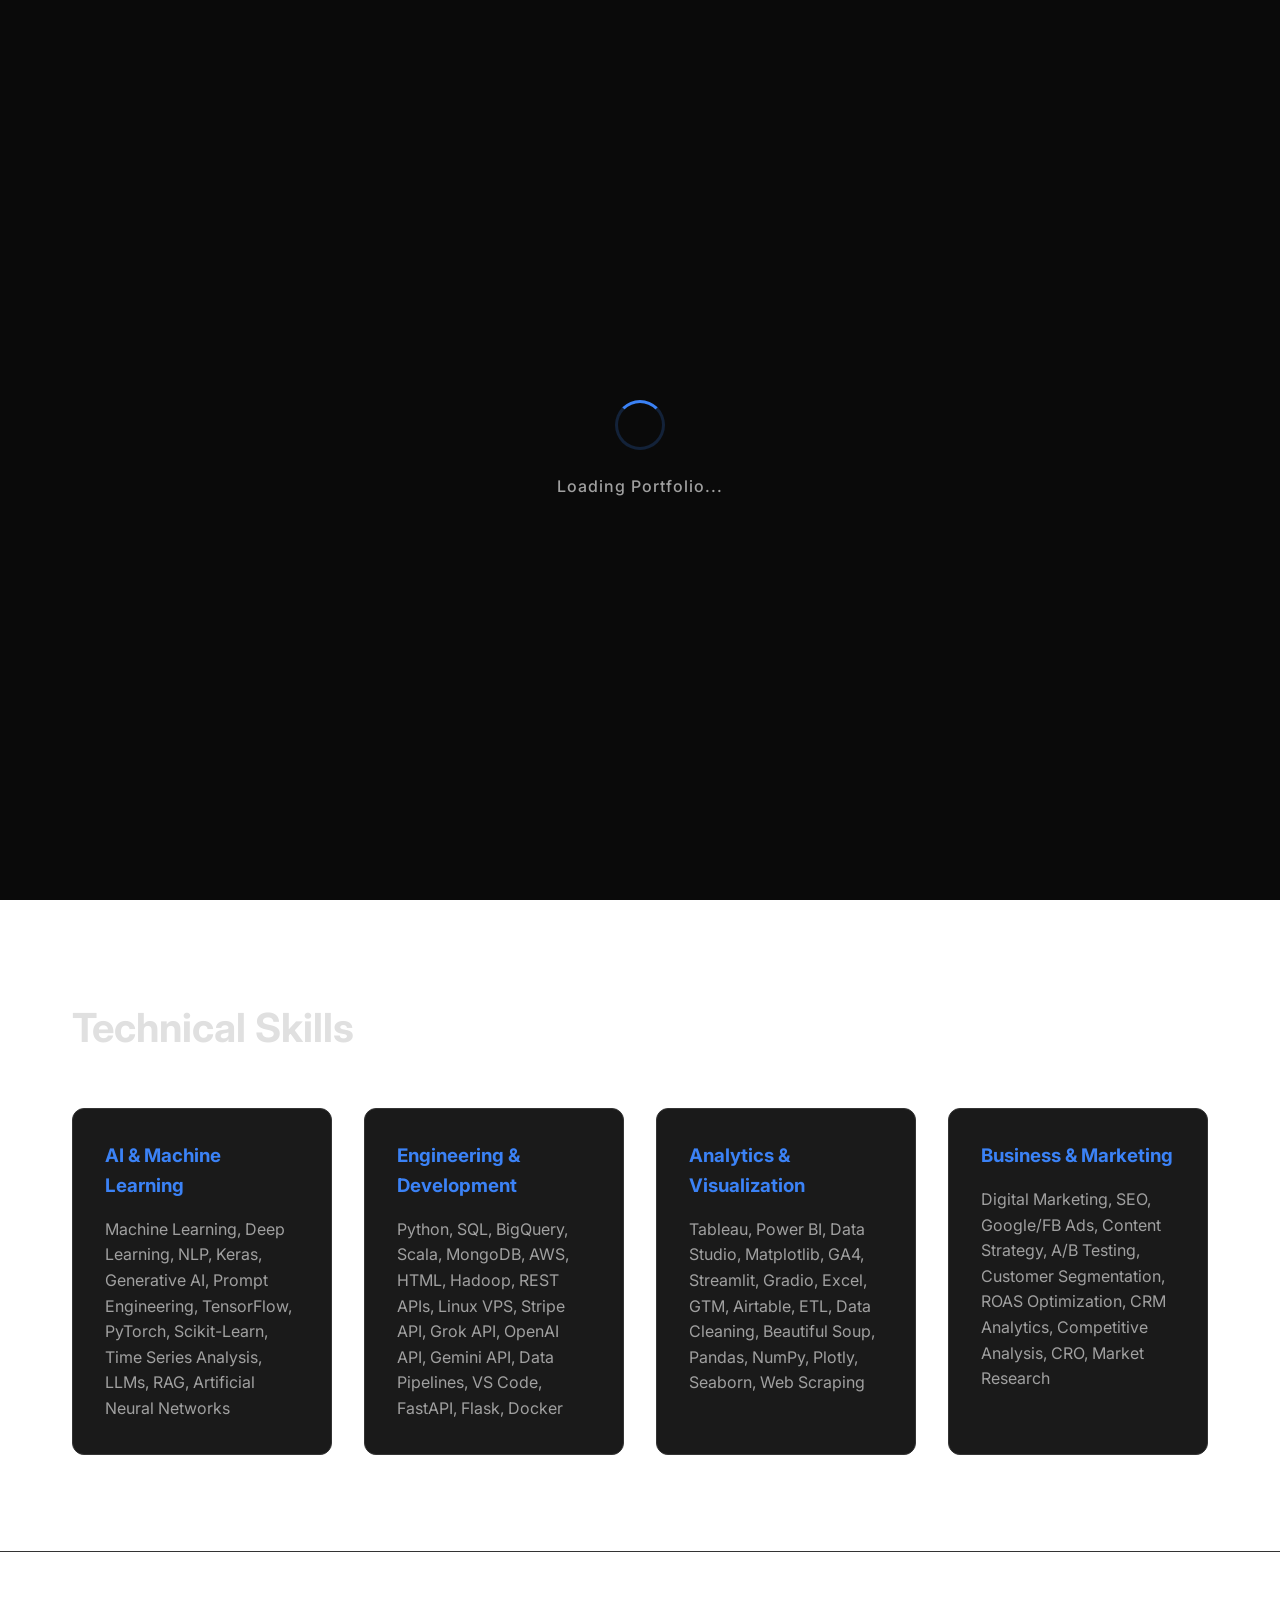
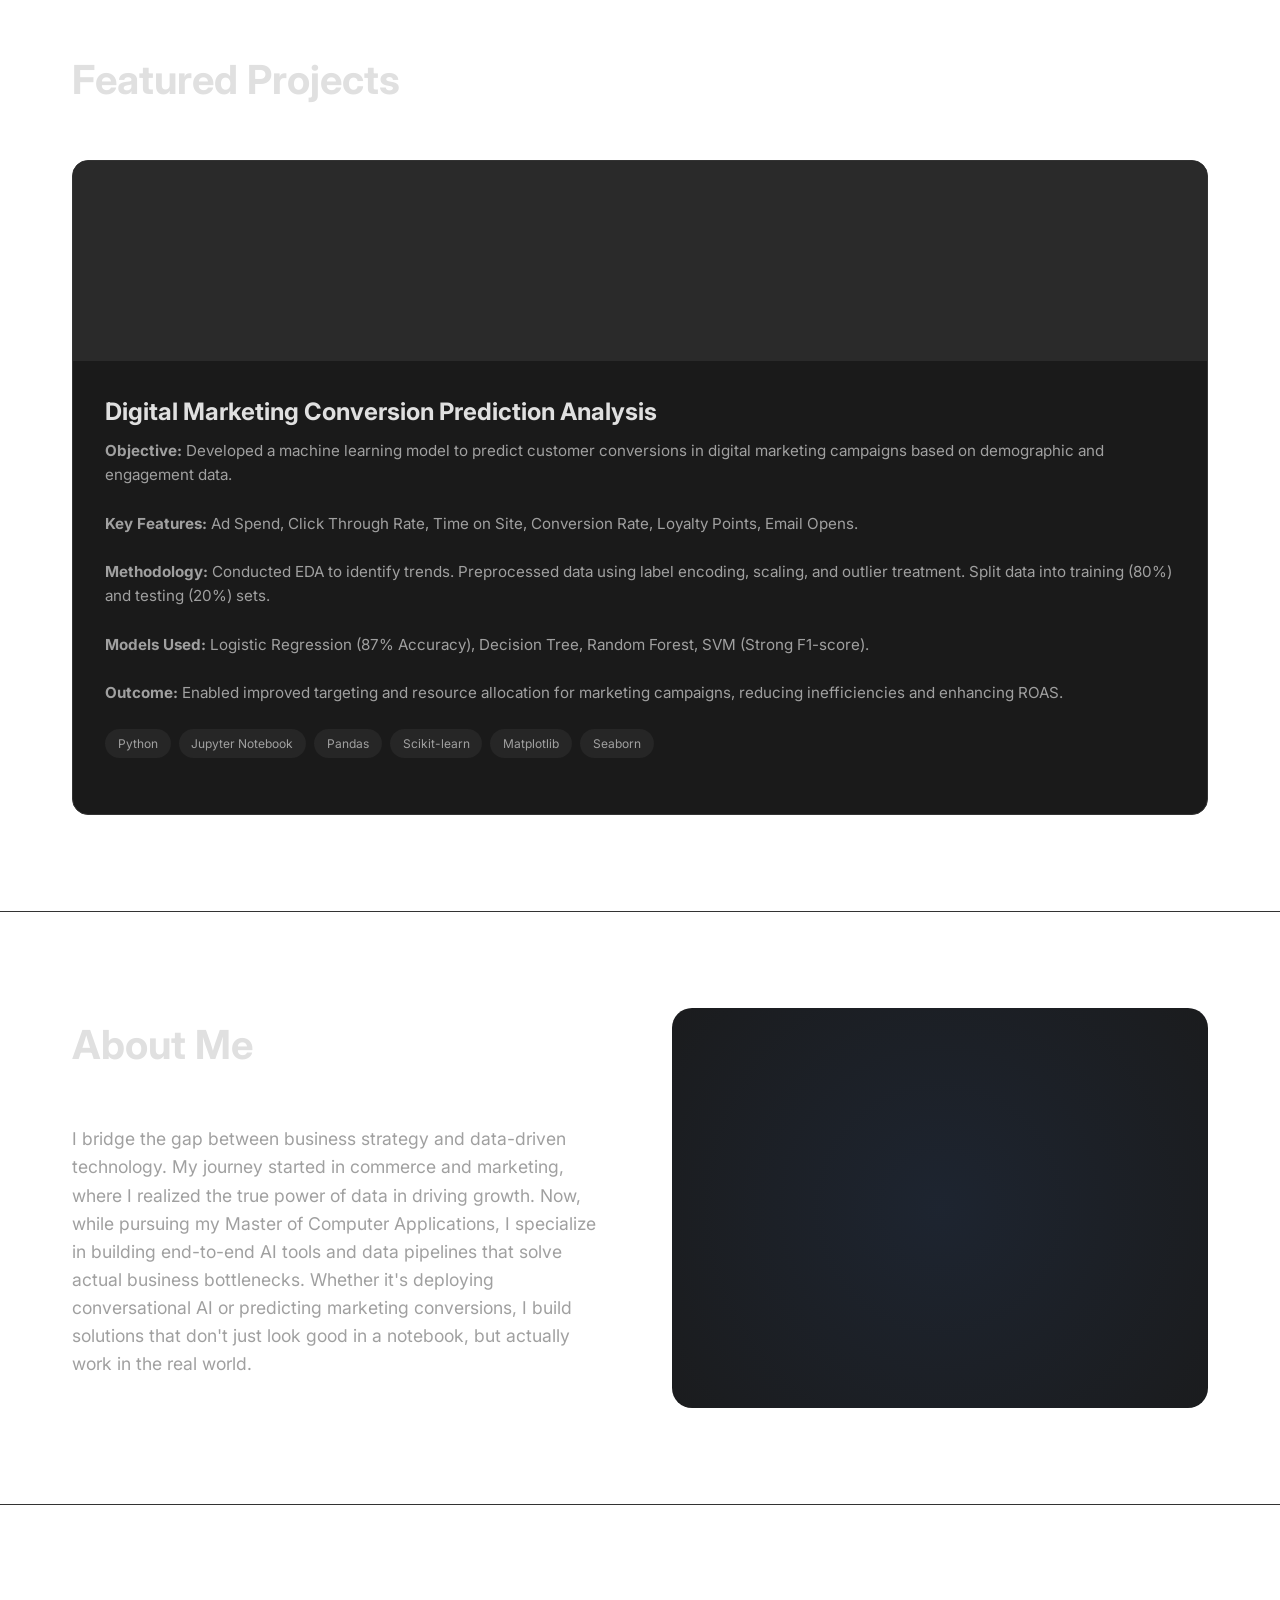
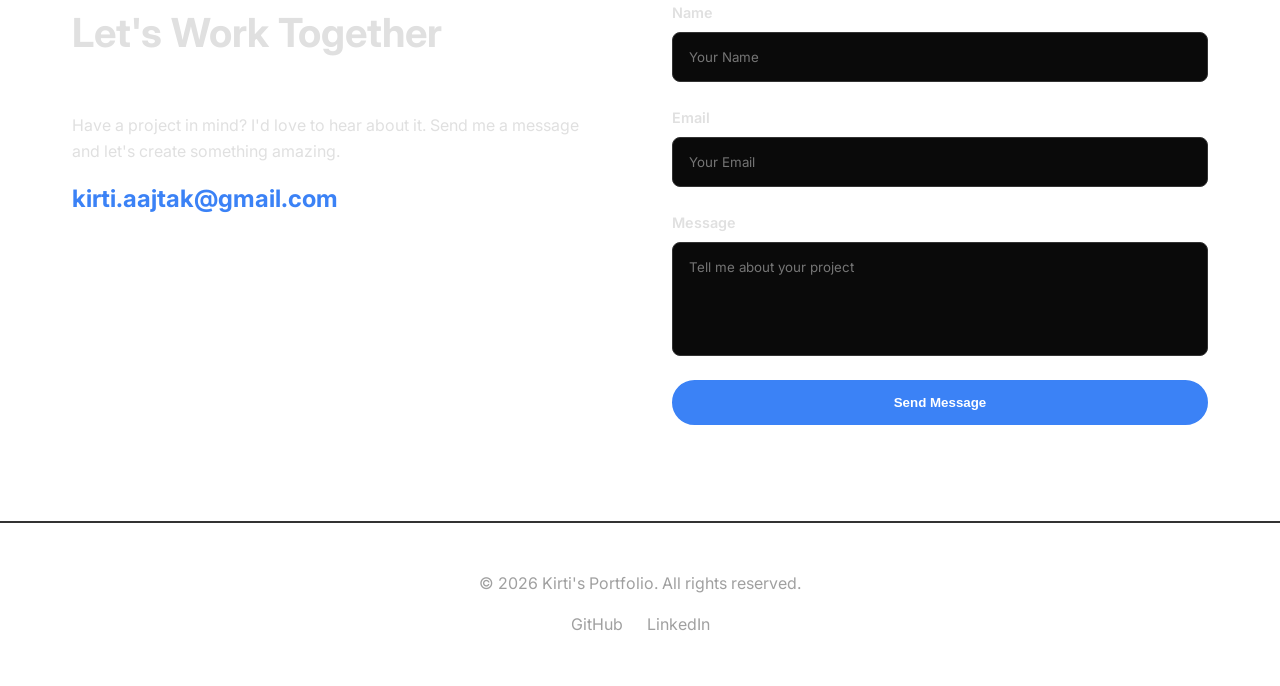
==== commit e1594c55: "Update index.html" ====
--- a/index.html
+++ b/index.html
@@ -64,7 +64,7 @@
                 </div>
                 <div class="skill-card hidden fade-up delay-200">
                     <h3>Engineering & Development</h3>
-                    <p>Python, SQL, BigQuery, Scala, AWS, HTML, Hadoop, MongoDB, REST APIs, Linux VPS, Stripe API, Grok API, OpenAI API, Gemini API, Data Pipelines, VS Code, FastAPI, Flask, Docker</p>
+                    <p>Python, SQL, BigQuery, Scala, MongoDB, AWS, HTML, Hadoop, REST APIs, Linux VPS, Stripe API, Grok API, OpenAI API, Gemini API, Data Pipelines, VS Code, FastAPI, Flask, Docker</p>
                 </div>
                 <div class="skill-card hidden fade-up delay-300">
                     <h3>Analytics & Visualization</h3>
@@ -171,3 +171,4 @@
 
 
 
+
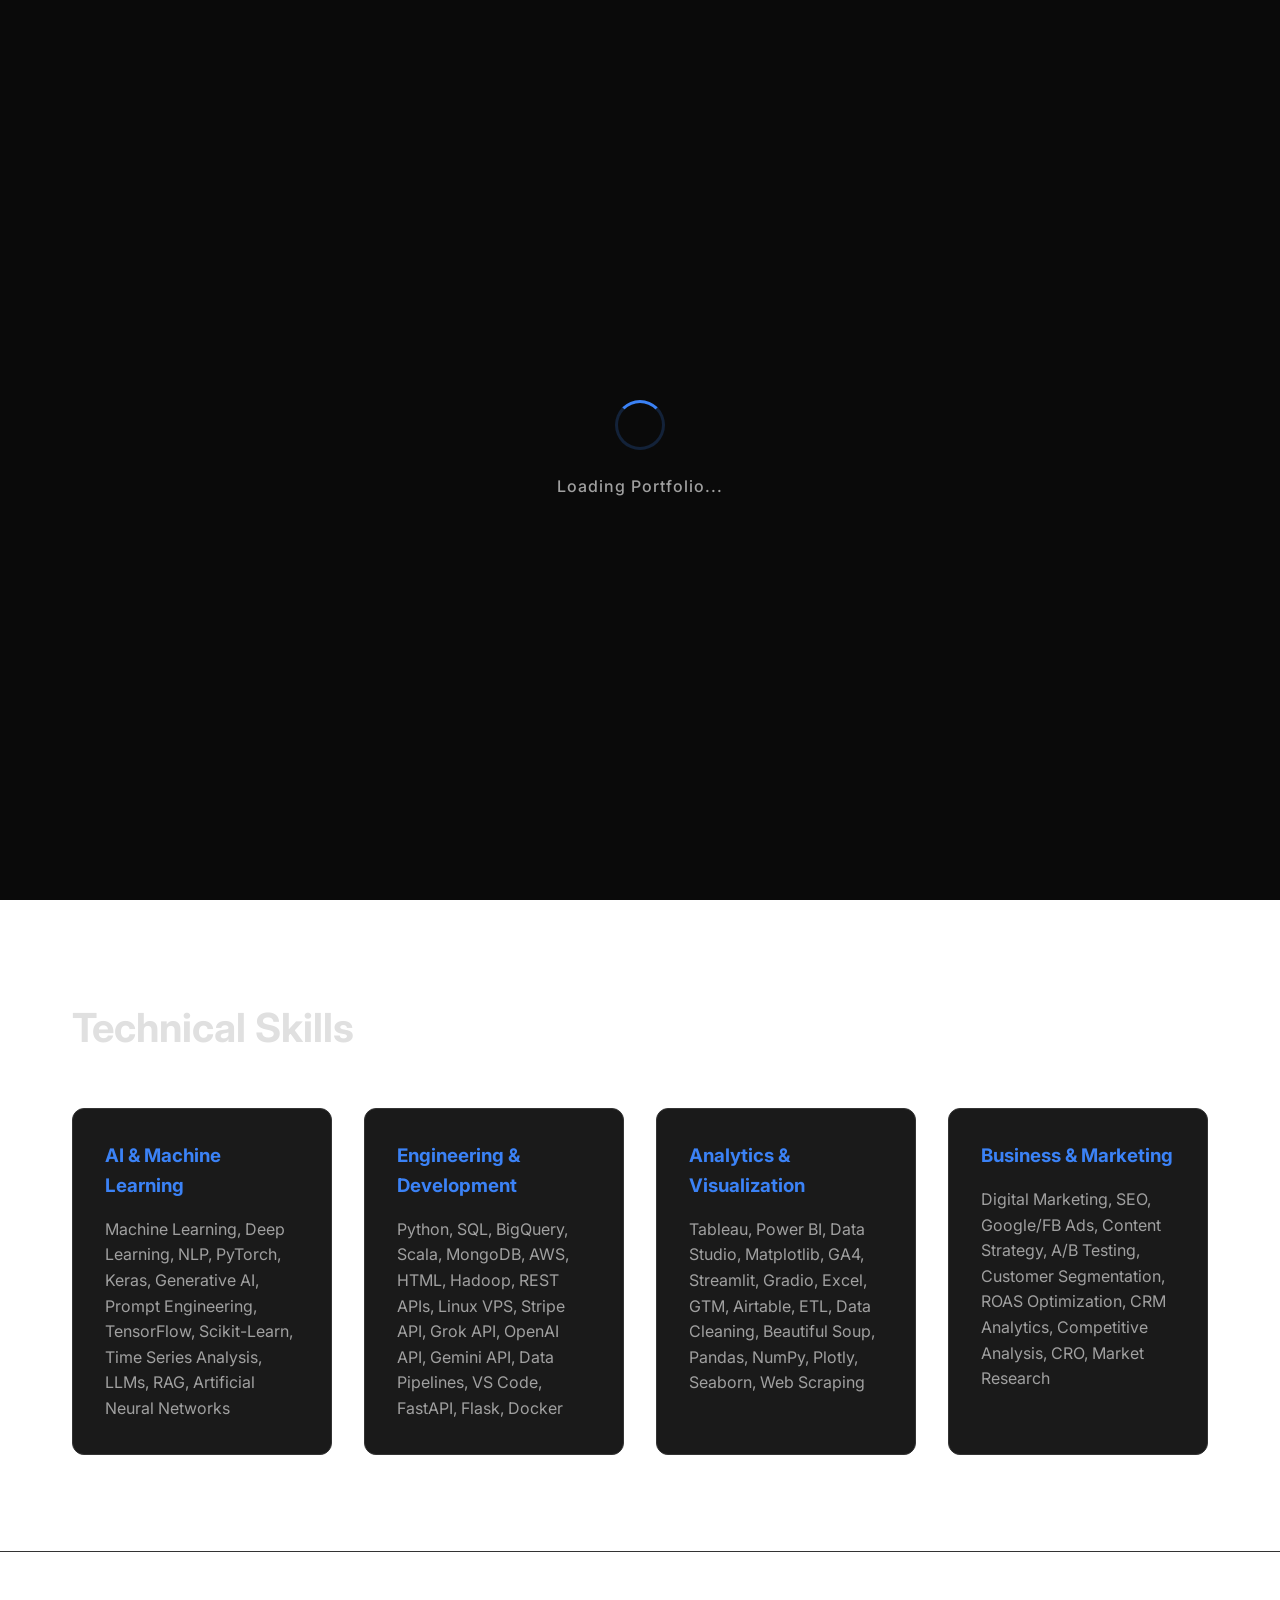
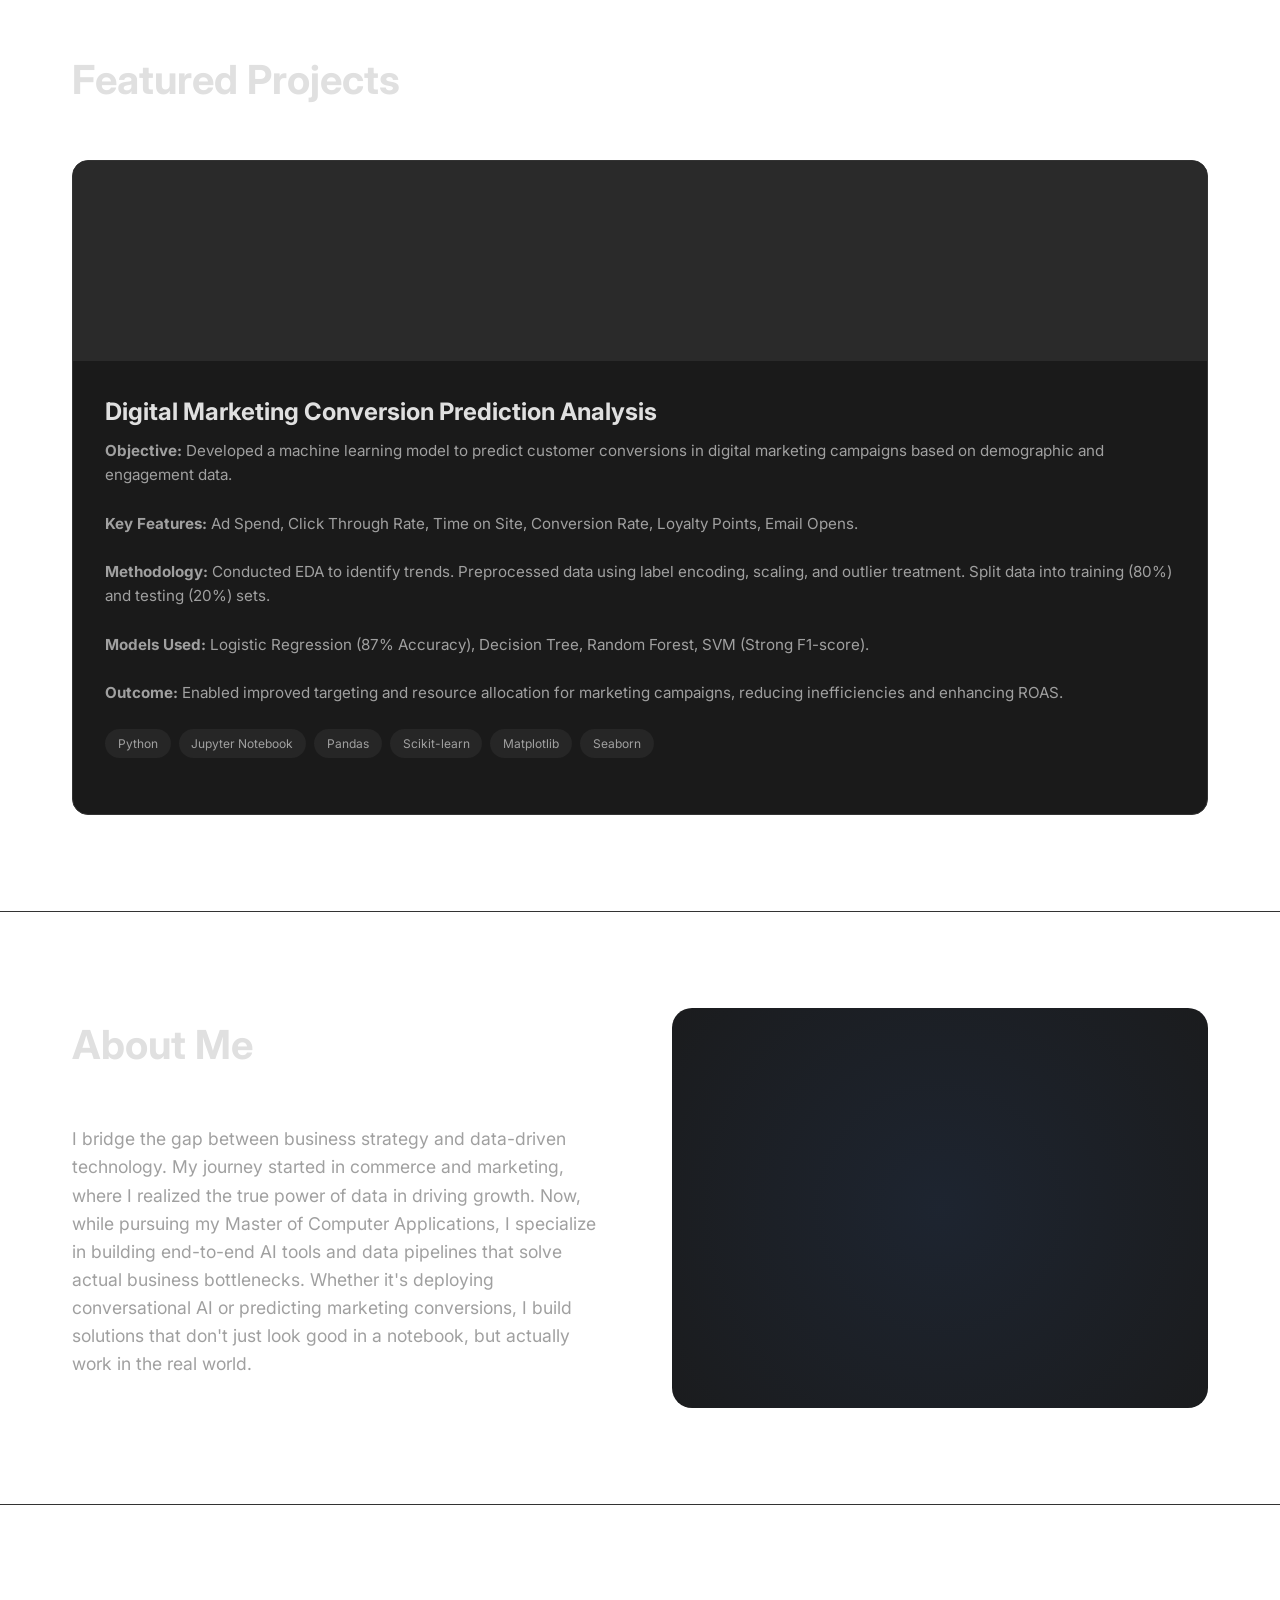
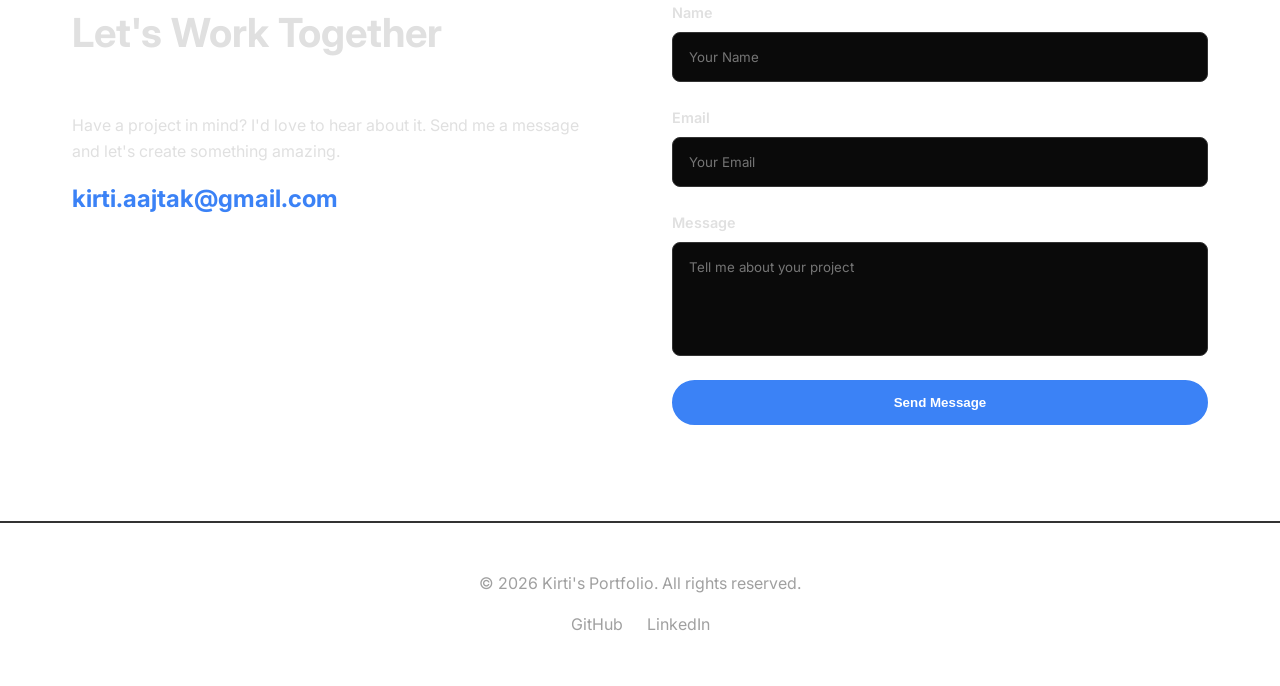
==== commit 9e73fa49: "Update index.html" ====
--- a/index.html
+++ b/index.html
@@ -60,7 +60,7 @@
             <div class="skills-grid">
                 <div class="skill-card hidden fade-up delay-100">
                     <h3>AI & Machine Learning</h3>
-                    <p>Machine Learning, Deep Learning, NLP, Keras, Generative AI, Prompt Engineering, TensorFlow, PyTorch, Scikit-Learn, Time Series Analysis, LLMs, RAG, Artificial Neural Networks</p>
+                    <p>Machine Learning, Deep Learning, NLP, PyTorch, Keras, Generative AI, Prompt Engineering, TensorFlow, Scikit-Learn, Time Series Analysis, LLMs, RAG, Artificial Neural Networks</p>
                 </div>
                 <div class="skill-card hidden fade-up delay-200">
                     <h3>Engineering & Development</h3>
@@ -172,3 +172,4 @@
 
 
 
+
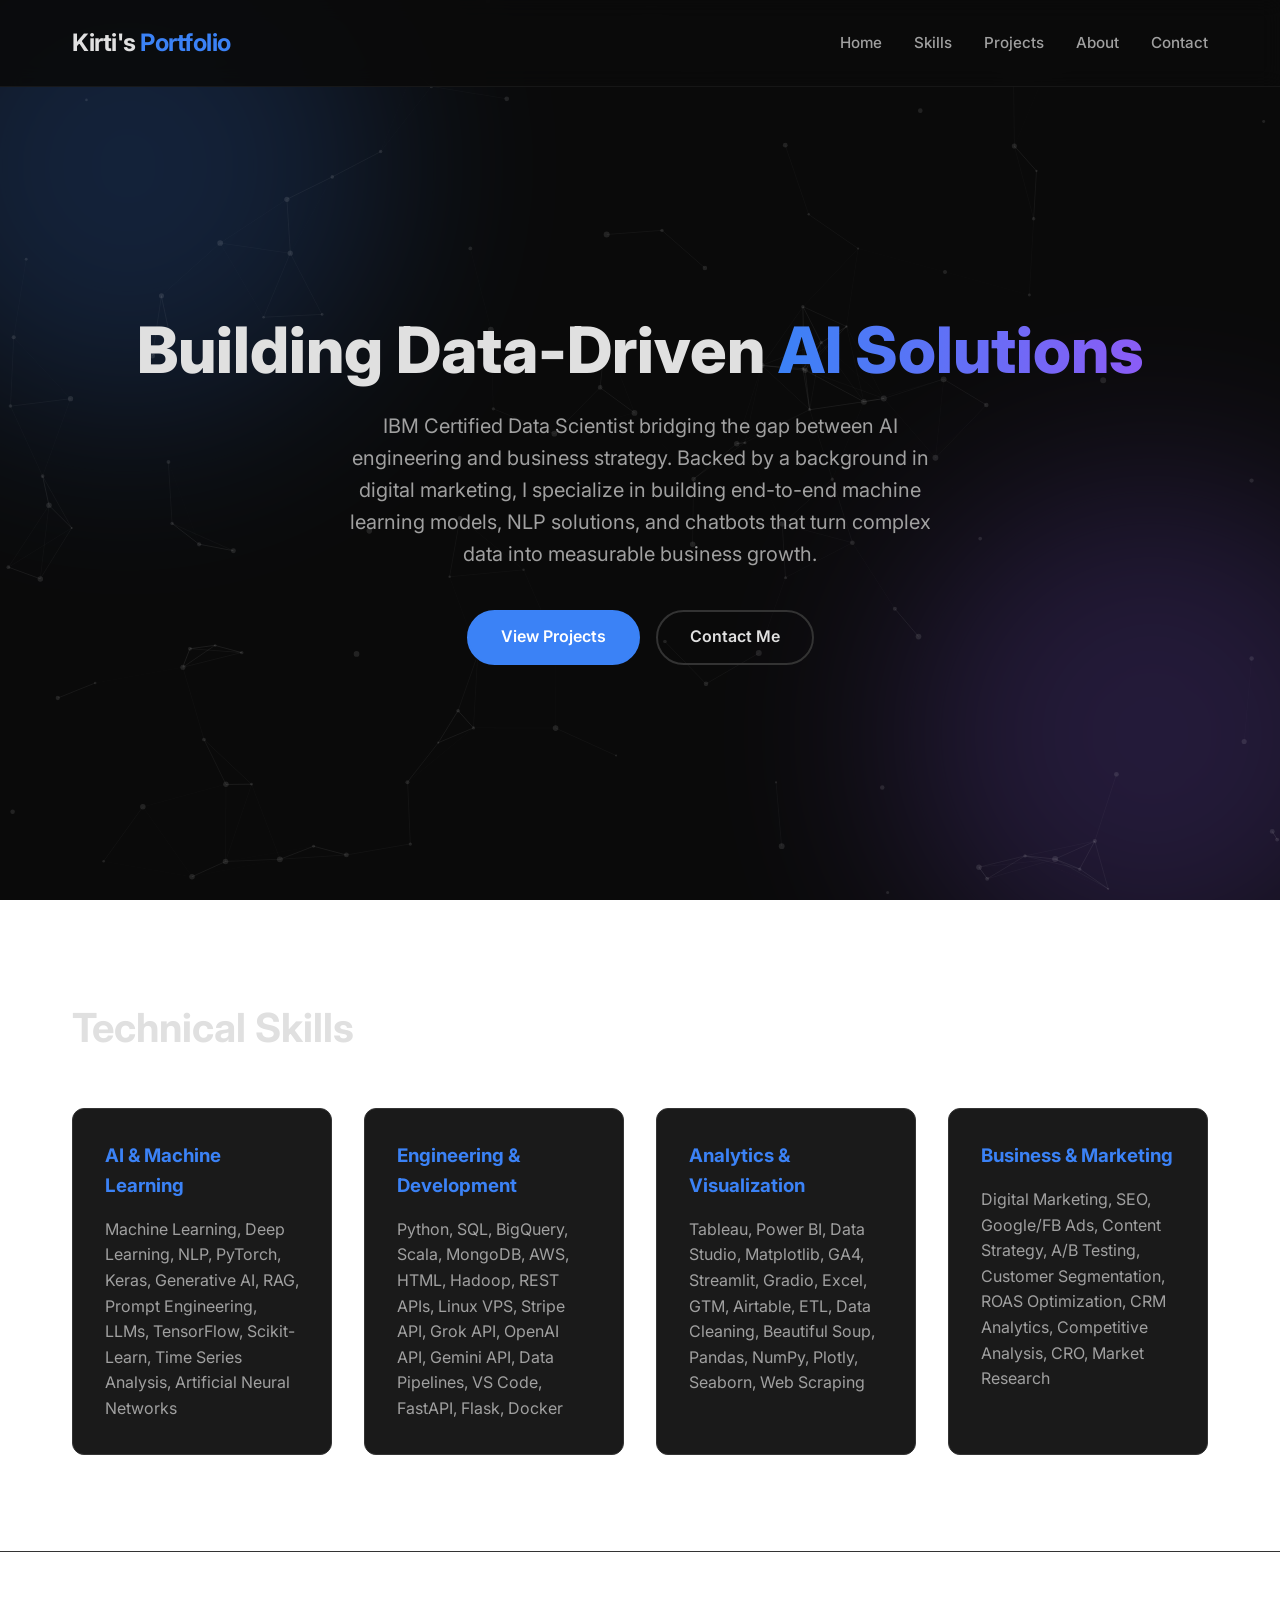
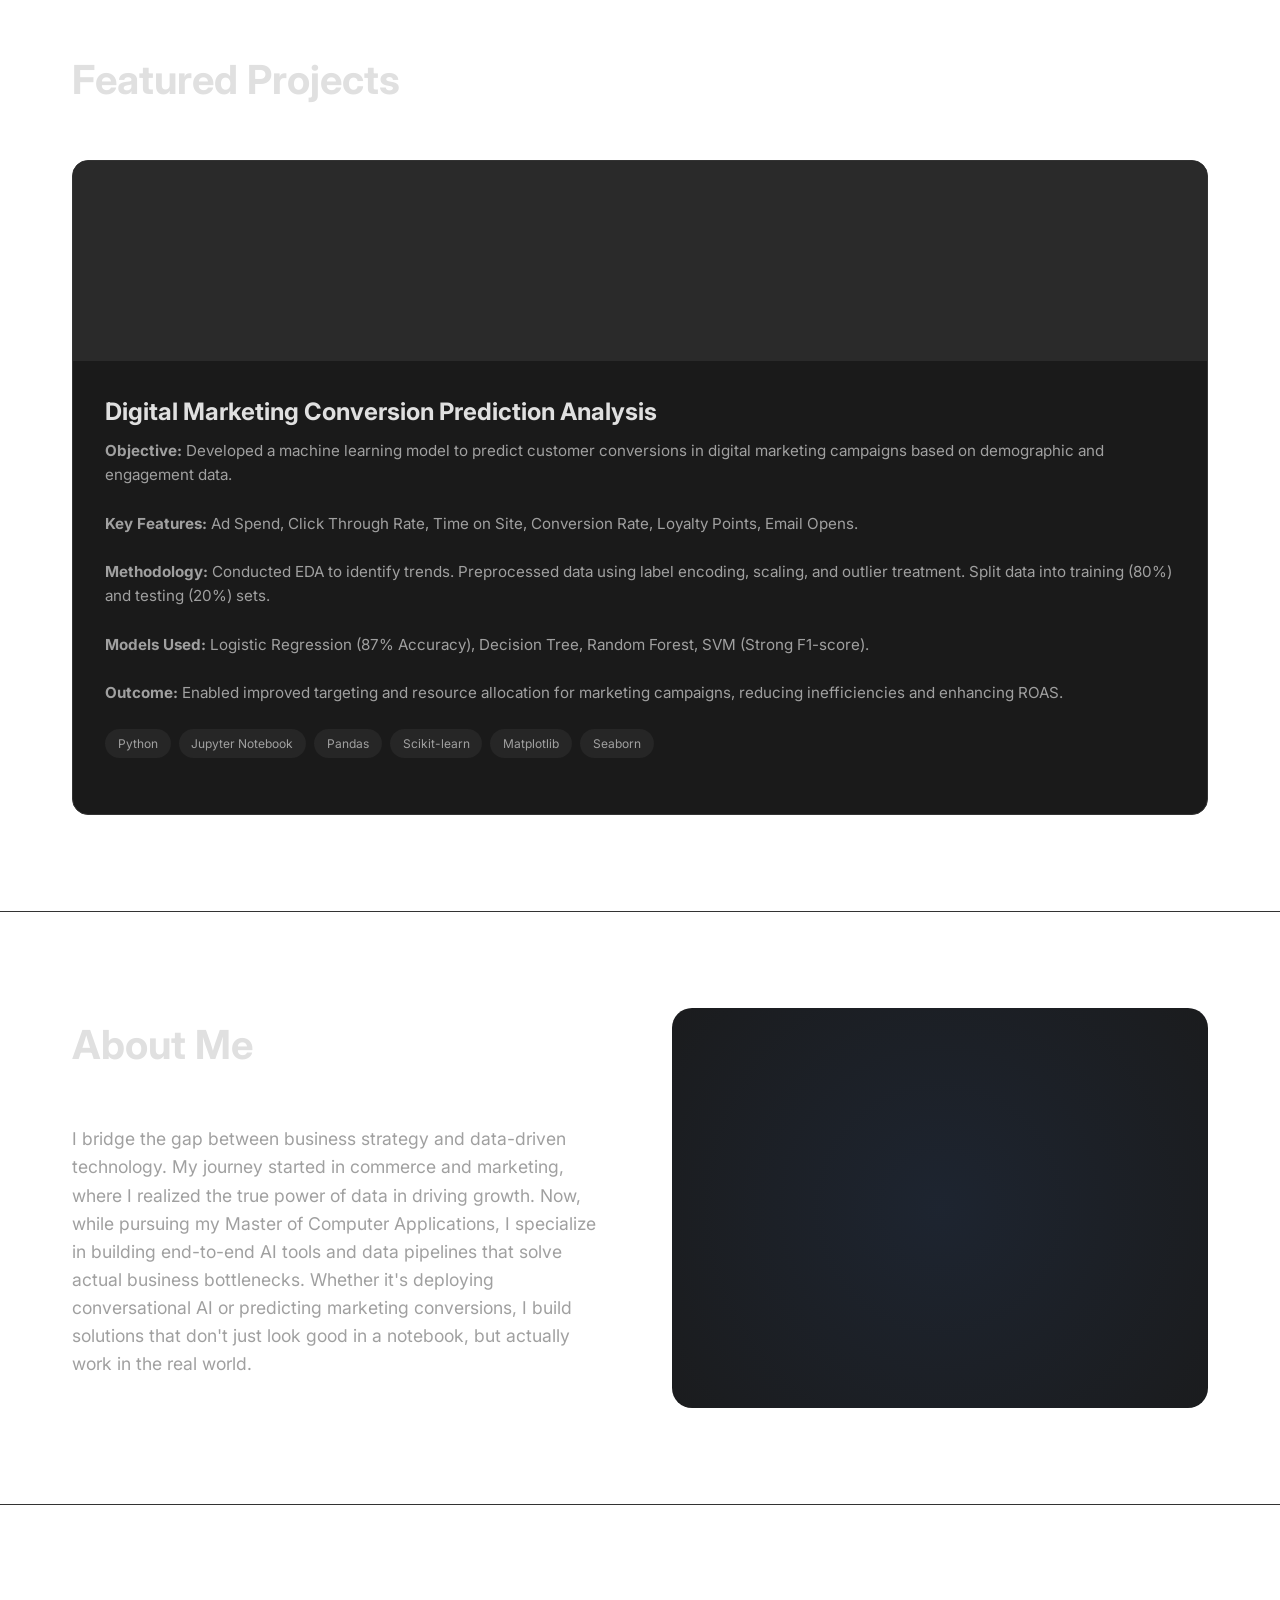
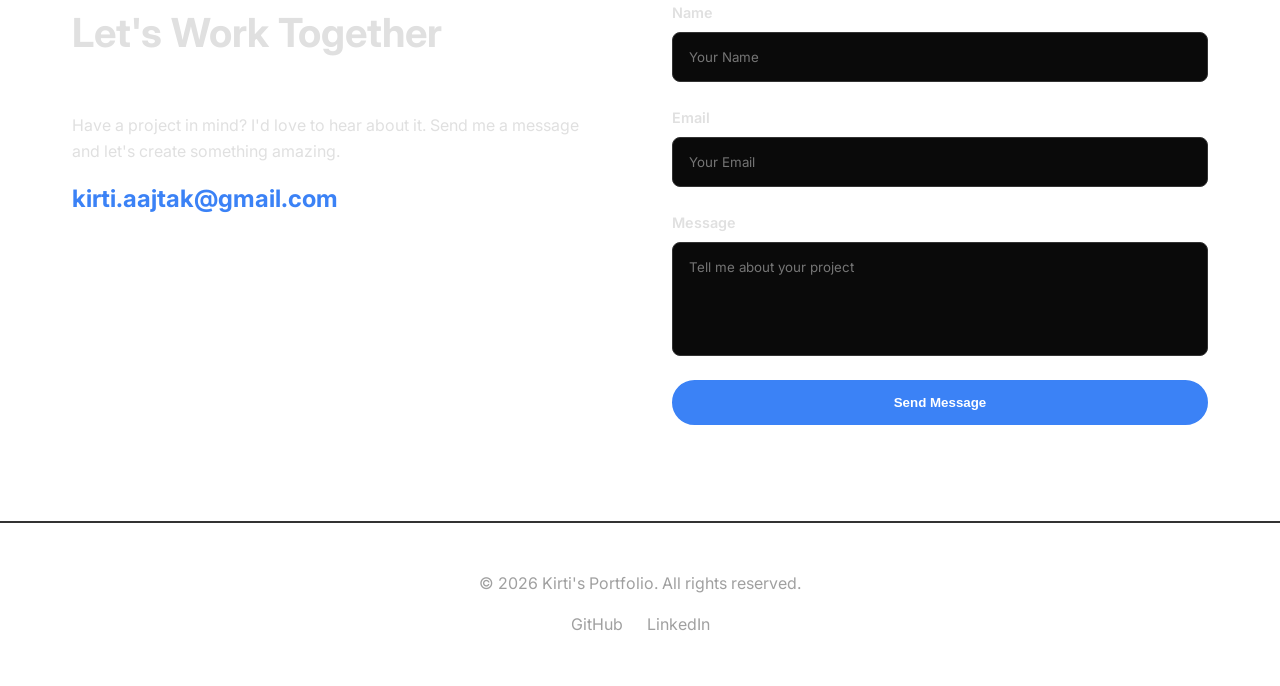
==== commit 685d64eb: "Update index.html" ====
--- a/index.html
+++ b/index.html
@@ -60,7 +60,7 @@
             <div class="skills-grid">
                 <div class="skill-card hidden fade-up delay-100">
                     <h3>AI & Machine Learning</h3>
-                    <p>Machine Learning, Deep Learning, NLP, PyTorch, Keras, Generative AI, Prompt Engineering, TensorFlow, Scikit-Learn, Time Series Analysis, LLMs, RAG, Artificial Neural Networks</p>
+                    <p>Machine Learning, Deep Learning, NLP, PyTorch, Keras, Generative AI, RAG, Prompt Engineering, LLMs, TensorFlow, Scikit-Learn, Time Series Analysis, Artificial Neural Networks</p>
                 </div>
                 <div class="skill-card hidden fade-up delay-200">
                     <h3>Engineering & Development</h3>
@@ -173,3 +173,4 @@
 
 
 
+
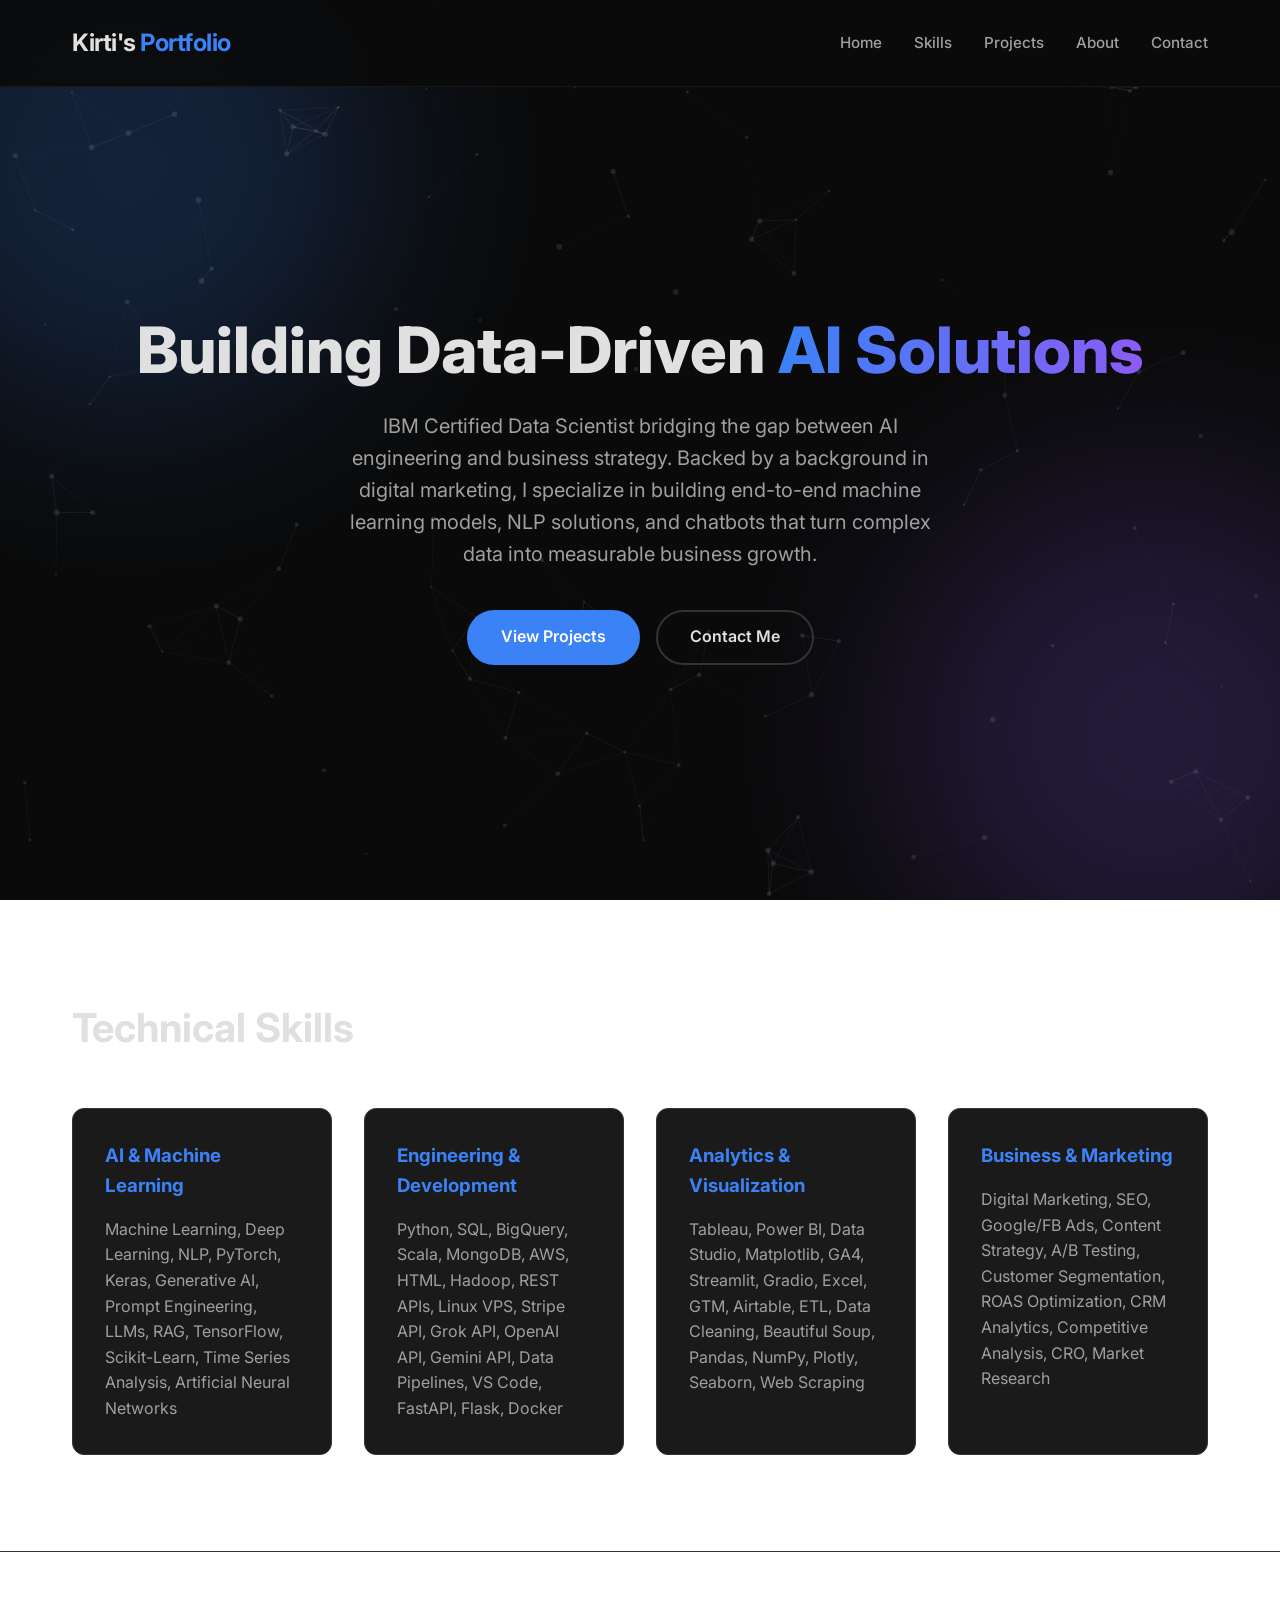
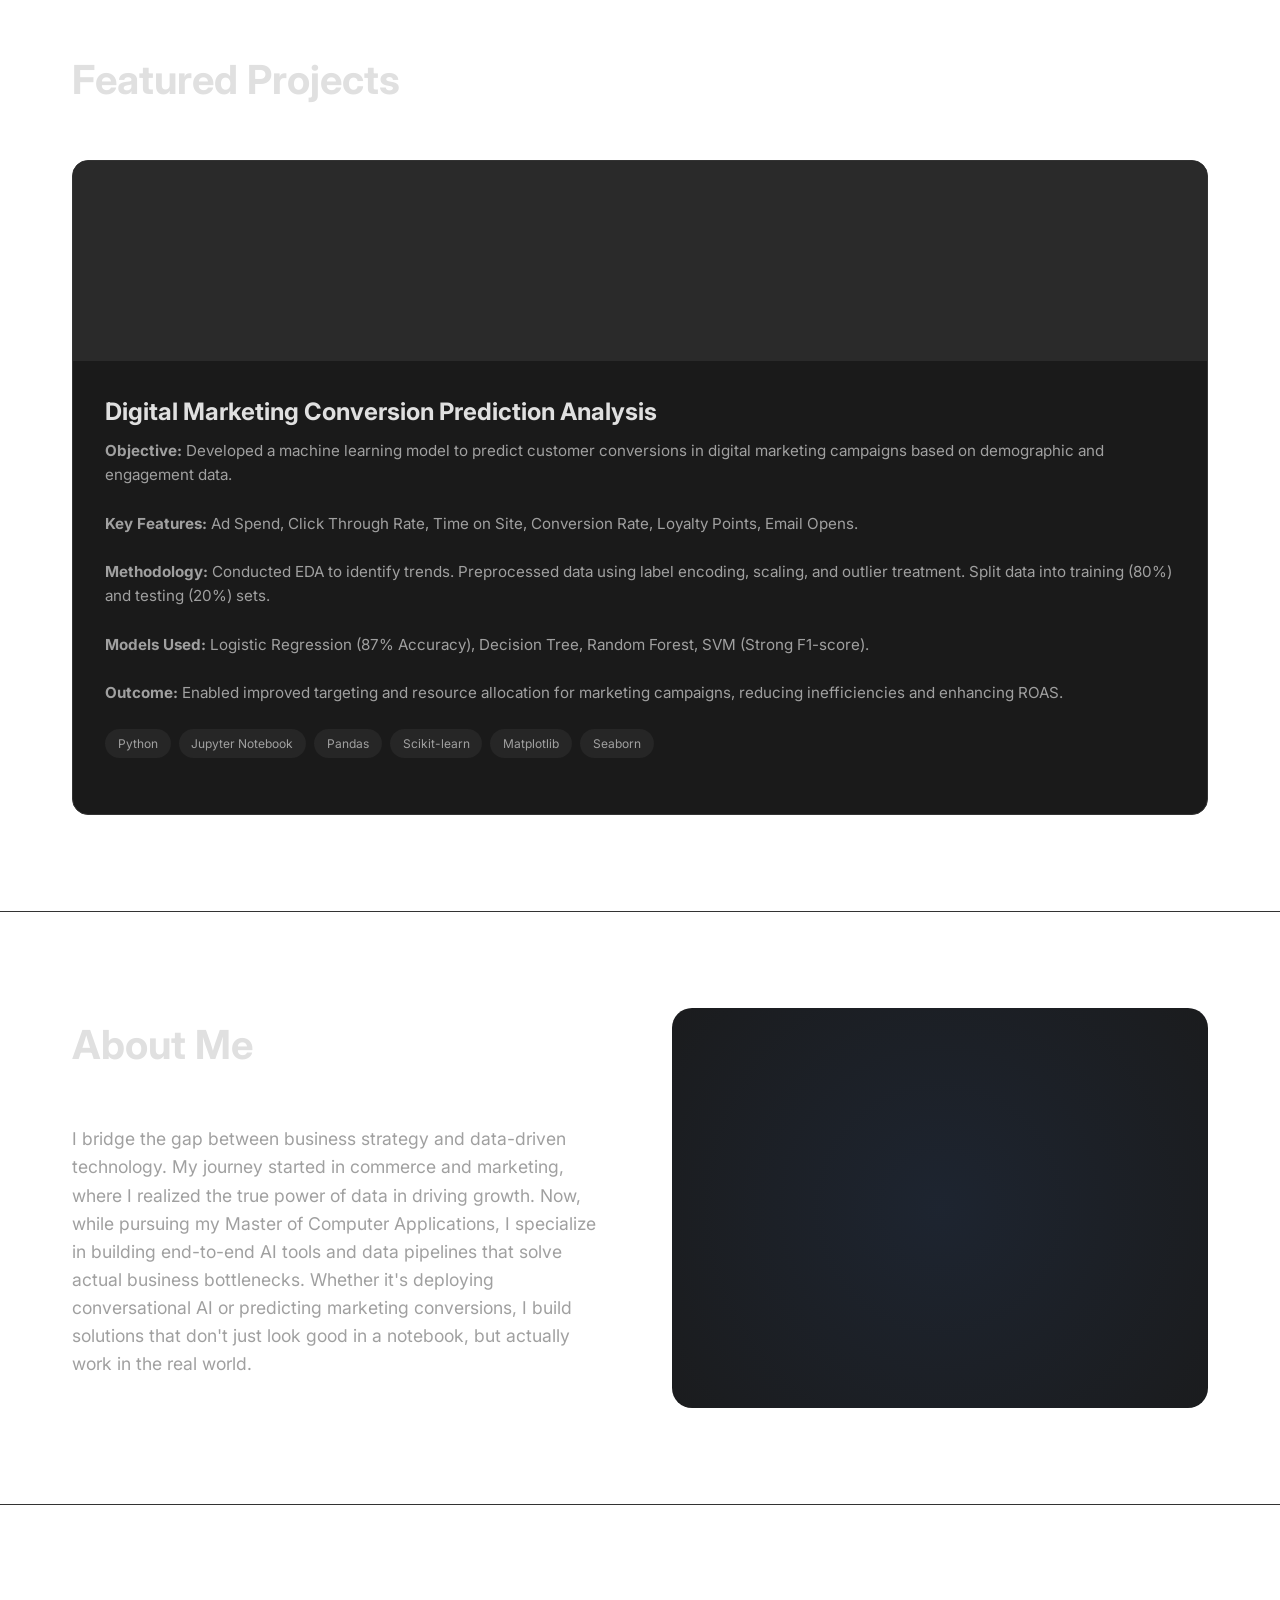
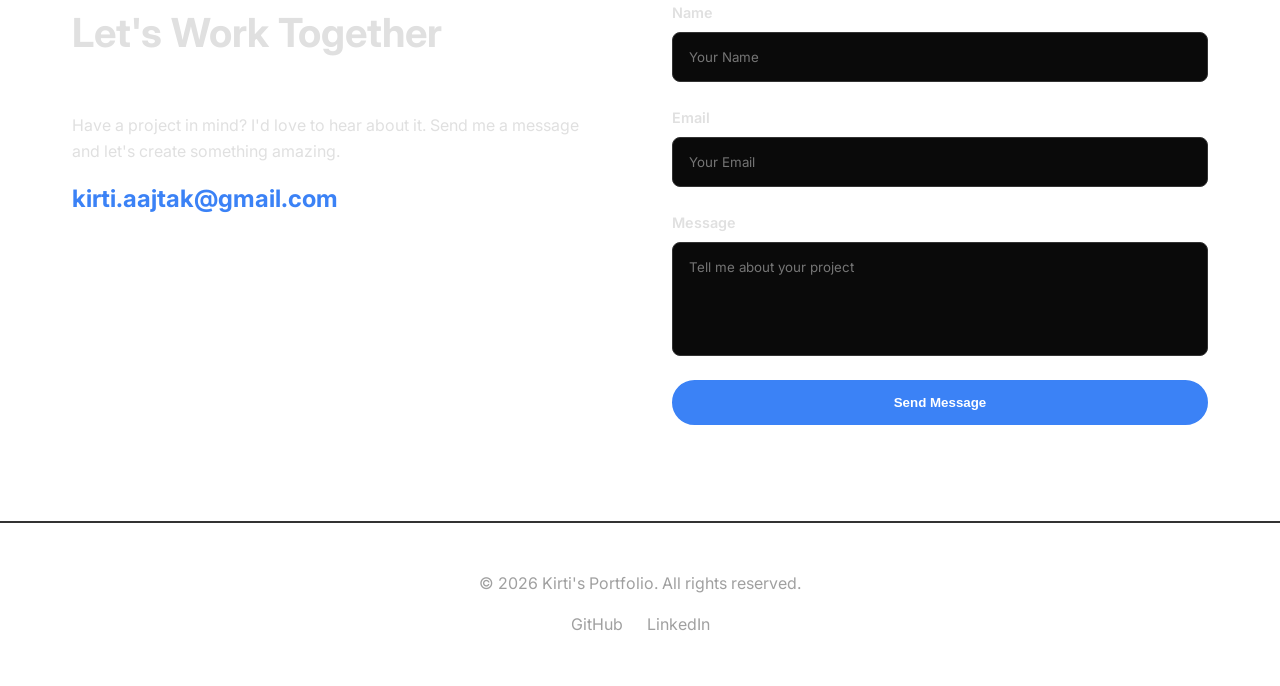
==== commit a442f411: "Update index.html" ====
--- a/index.html
+++ b/index.html
@@ -60,7 +60,7 @@
             <div class="skills-grid">
                 <div class="skill-card hidden fade-up delay-100">
                     <h3>AI & Machine Learning</h3>
-                    <p>Machine Learning, Deep Learning, NLP, PyTorch, Keras, Generative AI, RAG, Prompt Engineering, LLMs, TensorFlow, Scikit-Learn, Time Series Analysis, Artificial Neural Networks</p>
+                    <p>Machine Learning, Deep Learning, NLP, PyTorch, Keras, Generative AI, Prompt Engineering, LLMs, RAG, TensorFlow, Scikit-Learn, Time Series Analysis, Artificial Neural Networks</p>
                 </div>
                 <div class="skill-card hidden fade-up delay-200">
                     <h3>Engineering & Development</h3>
@@ -174,3 +174,4 @@
 
 
 
+
